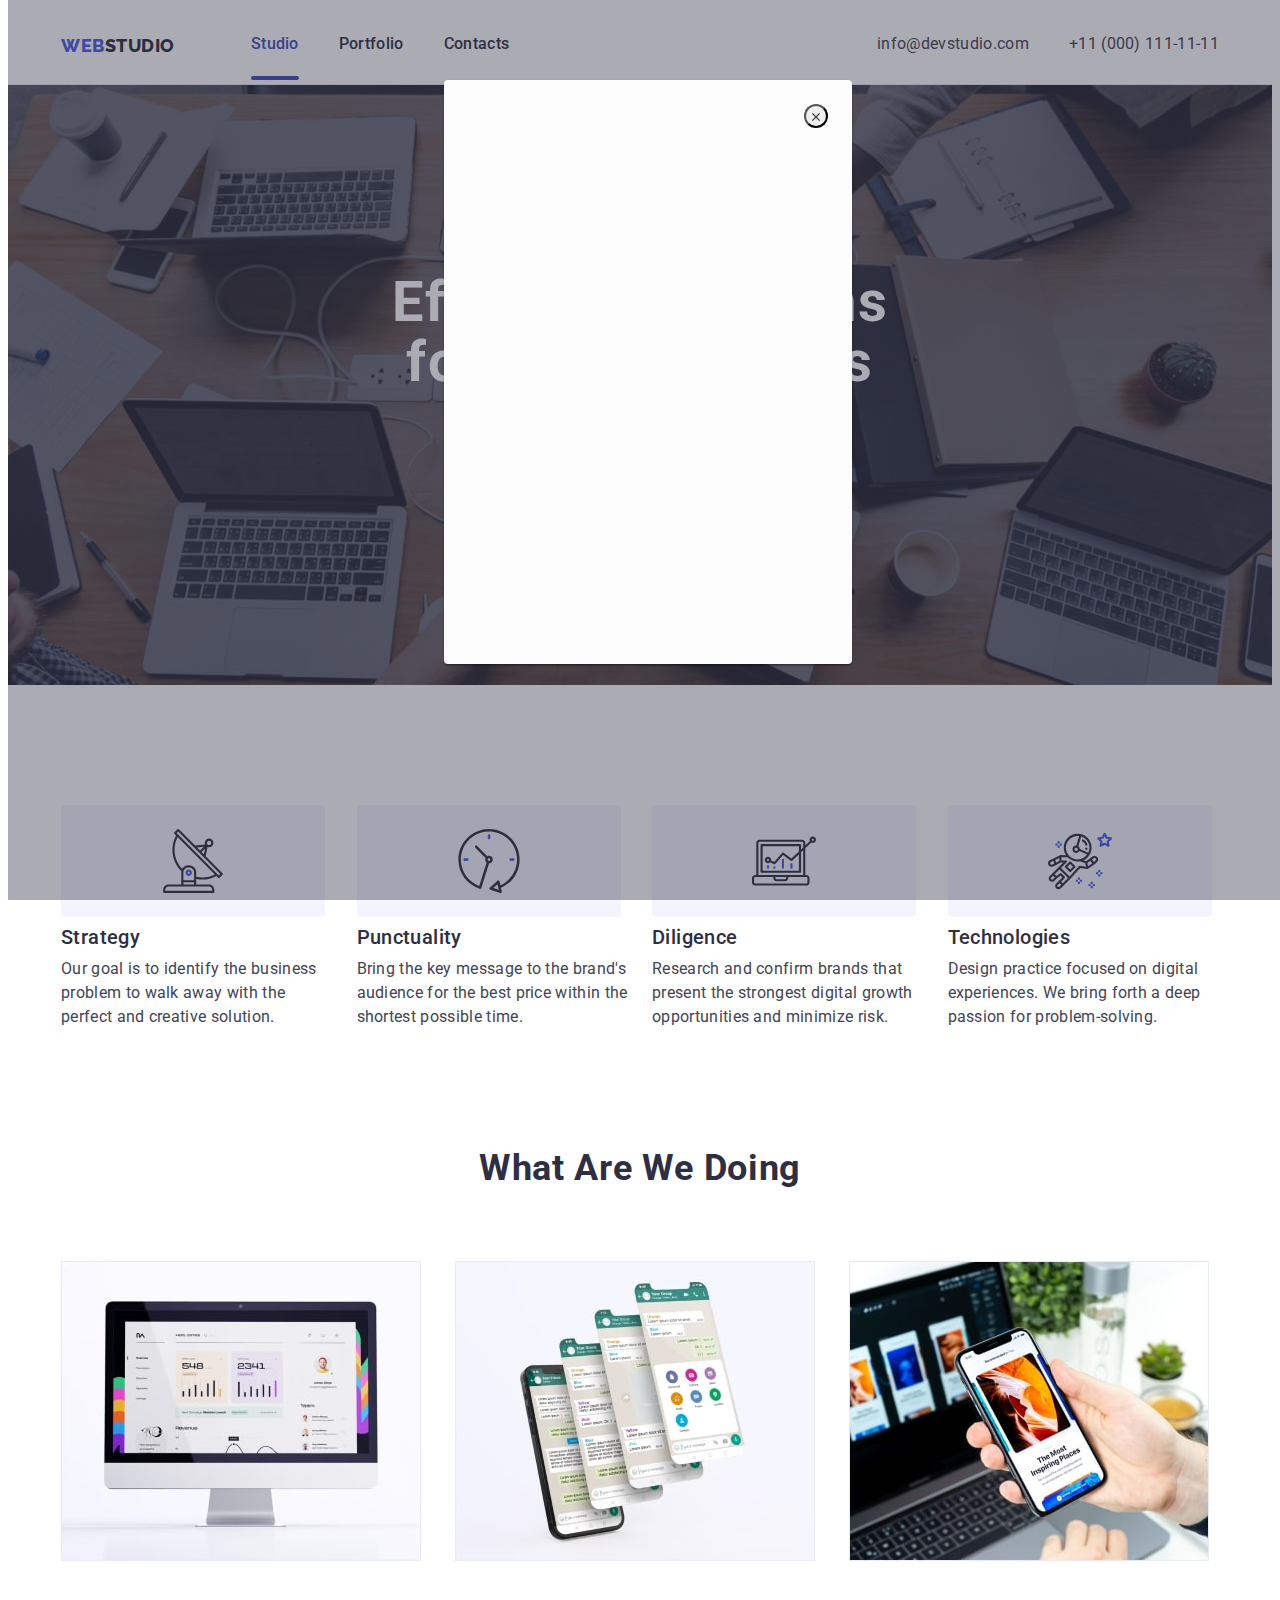
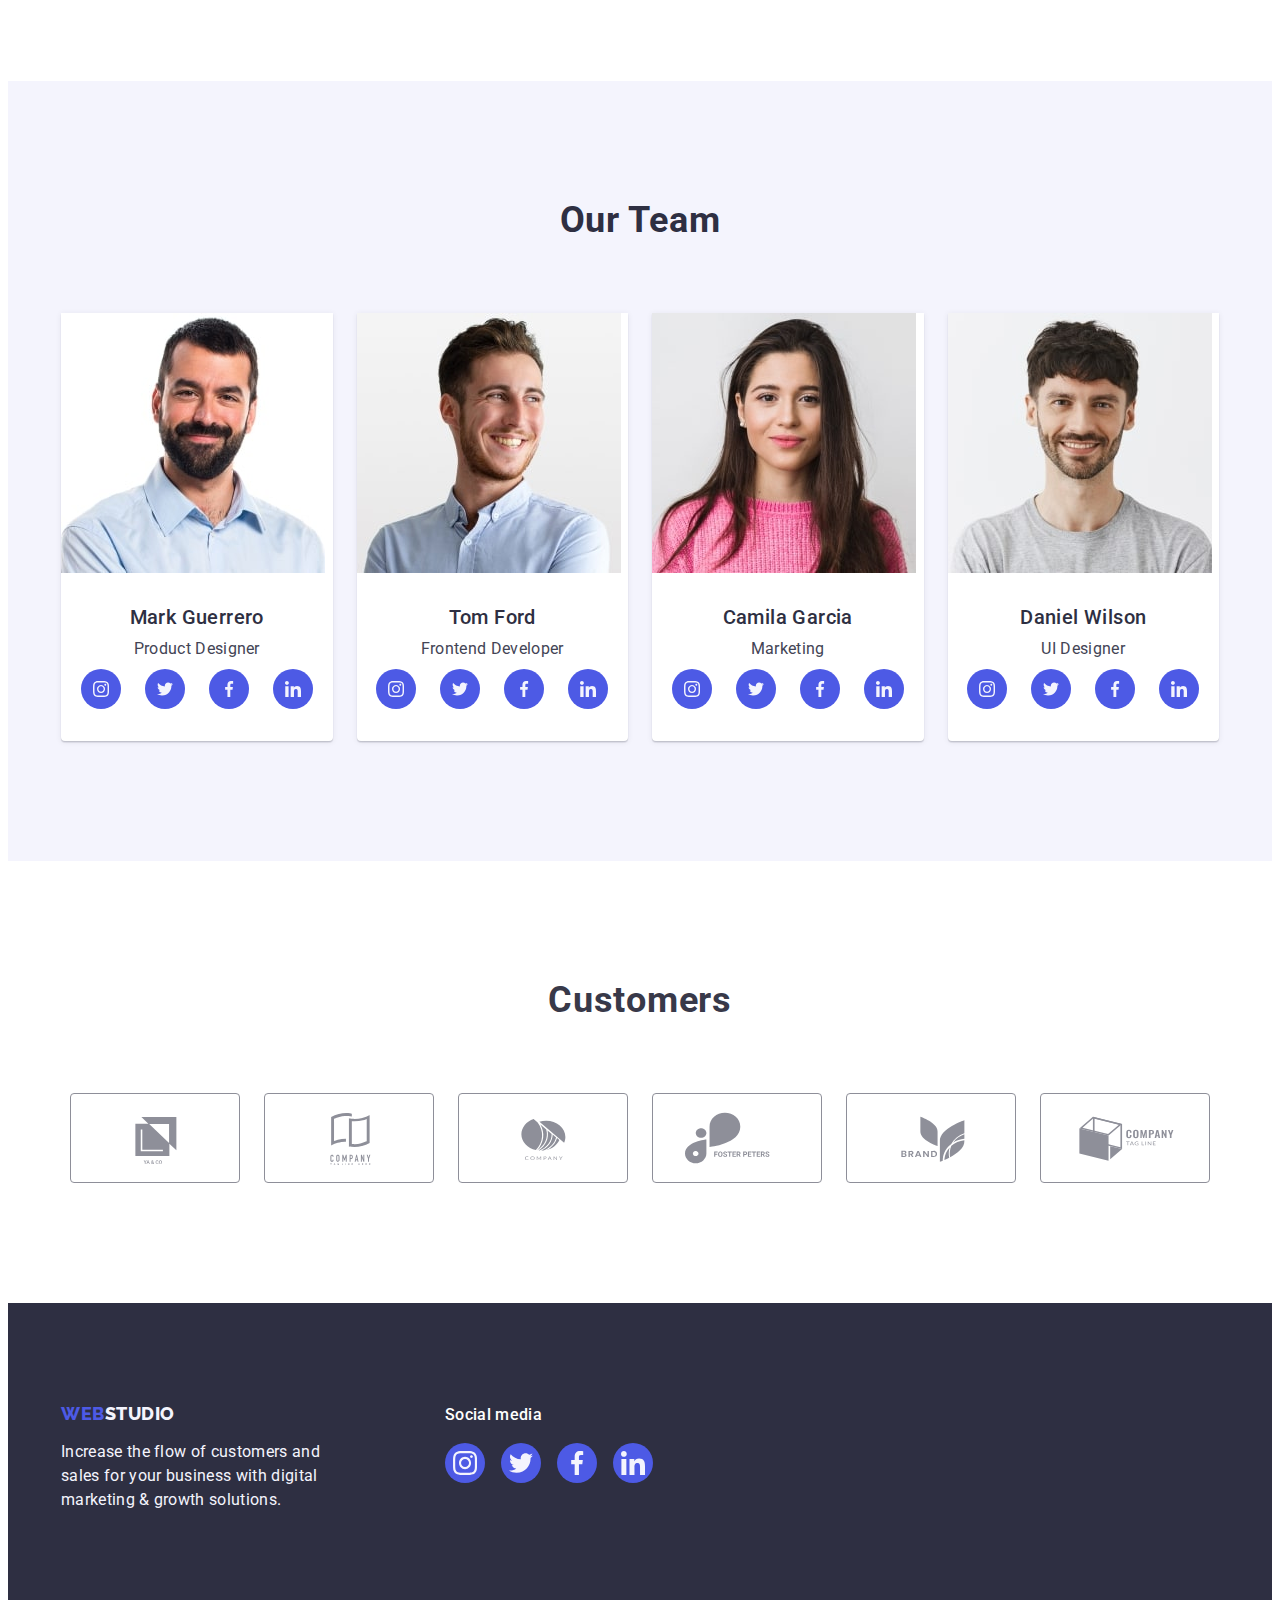
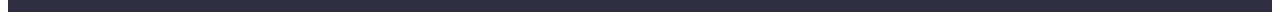
==== index.html @ d00d5b19 "5" ====
<!DOCTYPE html>
<html lang="en">
  <head>
    <meta charset="utf-8" />
    <meta name="description" content="Webstudio description meta tag content" />
    <title>Effective Solutions for Your Business</title>
    <link
      rel="stylesheet"
      href="https://cdnjs.cloudflare.com/ajax/libs/modern-normalize/2.0.0/modern-normalize.min.css"
      integrity="sha512-4xo8blKMVCiXpTaLzQSLSw3KFOVPWhm/TRtuPVc4WG6kUgjH6J03IBuG7JZPkcWMxJ5huwaBpOpnwYElP/m6wg=="
      crossorigin="anonymous"
      referrerpolicy="no-referrer"
    />
    <link rel="stylesheet" href="./css/styles.css" />
    <link rel="preconnect" href="https://fonts.googleapis.com" />
    <link rel="preconnect" href="https://fonts.gstatic.com" crossorigin />
    <link
      href="https://fonts.googleapis.com/css2?family=Raleway:wght@800&family=Roboto:wght@400;500;700;900&display=swap"
      rel="stylesheet"
    />
  </head>

  <body class="body">
    <header class="header">
      <div class="container header-container">
        <nav class="nav">
          <a href="./index.html" class="logo-header link"
            >Web<span class="logo-header-highlight">Studio</span></a
          >
          <ul class="nav-list list">
            <li class="nav-item">
              <a href="./index.html" class="nav-link link current">Studio</a>
            </li>
            <li class="nav-item">
              <a href="./portfolio.html" class="nav-link link">Portfolio</a>
            </li>
            <li class="nav-item">
              <a href="" class="nav-link link">Contacts</a>
            </li>
          </ul>
        </nav>
        <address class="address">
          <ul class="address-list list">
            <li class="address-item">
              <a href="mailto:info@devstudio.com" class="address-link link"
                >info@devstudio.com</a
              >
            </li>
            <li class="address-item">
              <a href="tel:+110001111111" class="address-link link"
                >+11 (000) 111-11-11</a
              >
            </li>
          </ul>
        </address>
      </div>
    </header>

    <main class="main">
      <section class="main-section">
        <div class="container main-section-container">
          <h1 class="main-section-heading-one">
            Effective Solutions for Your Business
          </h1>
          <button type="button" data-modal-open class="main-section-button">
            Order Service
          </button>
        </div>
      </section>

      <section class="advantages">
        <div class="container">
          <h2 class="advantages-heading-two visually-hidden">Our advantages</h2>
          <ul class="advantages-list list">
            <li class="advantages-item">
              <div class="advantages-item-top">
                <svg class="advantages-icon" width="64" height="64">
                  <use href="./images/icons.svg#icon-antenna"></use>
                </svg>
              </div>
              <h3 class="advantages-heading-three">Strategy</h3>
              <p class="advantages-text">
                Our goal is to identify the business problem to walk away with
                the perfect and creative solution.
              </p>
            </li>
            <li class="advantages-item">
              <div class="advantages-item-top">
                <svg class="advantages-icon" width="64" height="64">
                  <use href="./images/icons.svg#icon-clock"></use>
                </svg>
              </div>
              <h3 class="advantages-heading-three">Punctuality</h3>
              <p class="advantages-text">
                Bring the key message to the brand's audience for the best price
                within the shortest possible time.
              </p>
            </li>
            <li class="advantages-item">
              <div class="advantages-item-top">
                <svg class="advantages-icon" width="64" height="64">
                  <use href="./images/icons.svg#icon-diagram"></use>
                </svg>
              </div>
              <h3 class="advantages-heading-three">Diligence</h3>
              <p class="advantages-text">
                Research and confirm brands that present the strongest digital
                growth opportunities and minimize risk.
              </p>
            </li>
            <li class="advantages-item">
              <div class="advantages-item-top">
                <svg class="advantages-icon" width="64" height="64">
                  <use href="./images/icons.svg#icon-astronaut"></use>
                </svg>
              </div>
              <h3 class="advantages-heading-three">Technologies</h3>
              <p class="advantages-text">
                Design practice focused on digital experiences. We bring forth a
                deep passion for problem-solving.
              </p>
            </li>
          </ul>
        </div>
      </section>

      <section class="projects">
        <div class="container">
          <h2 class="projects-heading-two">What are we doing</h2>
          <ul class="projects-list list">
            <li class="projects-item">
              <img
                src="./images/img1.jpg"
                width="360"
                height="300"
                alt="Website"
              />
            </li>
            <li class="projects-item">
              <img
                src="./images/img2.jpg"
                width="360"
                height="300"
                alt="Phone apps"
              />
            </li>
            <li class="projects-item">
              <img
                src="./images/img3.jpg"
                width="360"
                height="300"
                alt="Mobile version of the website"
              />
            </li>
          </ul>
        </div>
      </section>

      <section class="team">
        <div class="container">
          <h2 class="team-heading-two">Our Team</h2>
          <ul class="team-list list">
            <li class="team-item">
              <img
                src="./images/mark.jpg"
                width="264"
                height="260"
                alt="Mark Guerrero"
              />
              <div class="team-card-text">
                <h3 class="team-heading-three">Mark Guerrero</h3>
                <p class="team-text">Product Designer</p>
                <div class="team-card-bottom">
                  <ul class="team-card-icon-list">
                    <li class="team-card-icon-item">
                      <a href="" class="team-sm-link">
                        <svg class="team-card-icon" width="16" height="16">
                          <use href="./images/icons.svg#icon-instagram"></use>
                        </svg>
                      </a>
                    </li>
                    <li class="team-card-icon-item">
                      <a href="" class="team-sm-link">
                        <svg class="team-card-icon" width="16" height="16">
                          <use href="./images/icons.svg#icon-twitter"></use>
                        </svg>
                      </a>
                    </li>
                    <li class="team-card-icon-item">
                      <a href="" class="team-sm-link">
                        <svg class="team-card-icon" width="16" height="16">
                          <use href="./images/icons.svg#icon-facebook"></use>
                        </svg>
                      </a>
                    </li>
                    <li class="team-card-icon-item">
                      <a href="" class="team-sm-link">
                        <svg class="team-card-icon" width="16" height="16">
                          <use href="./images/icons.svg#icon-linkedin"></use>
                        </svg>
                      </a>
                    </li>
                  </ul>
                </div>
              </div>
            </li>
            <li class="team-item">
              <img
                src="./images/tom.jpg"
                width="264"
                height="260"
                alt="Tom Ford"
              />
              <div class="team-card-text">
                <h3 class="team-heading-three">Tom Ford</h3>
                <p class="team-text">Frontend Developer</p>
                <div class="team-card-bottom">
                  <ul class="team-card-icon-list">
                    <li class="team-card-icon-item">
                      <a href="" class="team-sm-link">
                        <svg class="team-card-icon" width="16" height="16">
                          <use href="./images/icons.svg#icon-instagram"></use>
                        </svg>
                      </a>
                    </li>
                    <li class="team-card-icon-item">
                      <a href="" class="team-sm-link">
                        <svg class="team-card-icon" width="16" height="16">
                          <use href="./images/icons.svg#icon-twitter"></use>
                        </svg>
                      </a>
                    </li>
                    <li class="team-card-icon-item">
                      <a href="" class="team-sm-link">
                        <svg class="team-card-icon" width="16" height="16">
                          <use href="./images/icons.svg#icon-facebook"></use>
                        </svg>
                      </a>
                    </li>
                    <li class="team-card-icon-item">
                      <a href="" class="team-sm-link">
                        <svg class="team-card-icon" width="16" height="16">
                          <use href="./images/icons.svg#icon-linkedin"></use>
                        </svg>
                      </a>
                    </li>
                  </ul>
                </div>
              </div>
            </li>
            <li class="team-item">
              <img
                src="./images/camila.jpg"
                width="264"
                height="260"
                alt="Camila Garcia"
              />
              <div class="team-card-text">
                <h3 class="team-heading-three">Camila Garcia</h3>
                <p class="team-text">Marketing</p>
                <div class="team-card-bottom">
                  <ul class="team-card-icon-list">
                    <li class="team-card-icon-item">
                      <a href="" class="team-sm-link">
                        <svg class="team-card-icon" width="16" height="16">
                          <use href="./images/icons.svg#icon-instagram"></use>
                        </svg>
                      </a>
                    </li>
                    <li class="team-card-icon-item">
                      <a href="" class="team-sm-link">
                        <svg class="team-card-icon" width="16" height="16">
                          <use href="./images/icons.svg#icon-twitter"></use>
                        </svg>
                      </a>
                    </li>
                    <li class="team-card-icon-item">
                      <a href="" class="team-sm-link">
                        <svg class="team-card-icon" width="16" height="16">
                          <use href="./images/icons.svg#icon-facebook"></use>
                        </svg>
                      </a>
                    </li>
                    <li class="team-card-icon-item">
                      <a href="" class="team-sm-link">
                        <svg class="team-card-icon" width="16" height="16">
                          <use href="./images/icons.svg#icon-linkedin"></use>
                        </svg>
                      </a>
                    </li>
                  </ul>
                </div>
              </div>
            </li>
            <li class="team-item">
              <img
                src="./images/daniel.jpg"
                width="264"
                height="260"
                alt="Daniel Wilson"
              />
              <div class="team-card-text">
                <h3 class="team-heading-three">Daniel Wilson</h3>
                <p class="team-text">UI Designer</p>
                <div class="team-card-bottom">
                  <ul class="team-card-icon-list">
                    <li class="team-card-icon-item">
                      <a href="" class="team-sm-link">
                        <svg class="team-card-icon" width="16" height="16">
                          <use href="./images/icons.svg#icon-instagram"></use>
                        </svg>
                      </a>
                    </li>
                    <li class="team-card-icon-item">
                      <a href="" class="team-sm-link">
                        <svg class="team-card-icon" width="16" height="16">
                          <use href="./images/icons.svg#icon-twitter"></use>
                        </svg>
                      </a>
                    </li>
                    <li class="team-card-icon-item">
                      <a href="" class="team-sm-link">
                        <svg class="team-card-icon" width="16" height="16">
                          <use href="./images/icons.svg#icon-facebook"></use>
                        </svg>
                      </a>
                    </li>
                    <li class="team-card-icon-item">
                      <a href="" class="team-sm-link">
                        <svg class="team-card-icon" width="16" height="16">
                          <use href="./images/icons.svg#icon-linkedin"></use>
                        </svg>
                      </a>
                    </li>
                  </ul>
                </div>
              </div>
            </li>
          </ul>
        </div>
      </section>
      <section class="client">
        <div class="container">
          <h2 class="client-heading">Customers</h2>
          <ul class="client-list">
            <a href="" class="client-icon-link">
              <li class="client-item">
                <svg class="client-icon" width="104" height="56">
                  <use href="./images/icons.svg#icon-client-1"></use>
                </svg>
              </li>
            </a>
            <a href="" class="client-icon-link">
              <li class="client-item">
                <svg class="client-icon" width="104" height="56">
                  <use href="./images/icons.svg#icon-client-2"></use>
                </svg>
              </li>
            </a>
            <a href="" class="client-icon-link">
              <li class="client-item">
                <svg class="client-icon" width="104" height="56">
                  <use href="./images/icons.svg#icon-client-3"></use>
                </svg>
              </li>
            </a>
            <a href="" class="client-icon-link">
              <li class="client-item">
                <svg class="client-icon" width="104" height="56">
                  <use href="./images/icons.svg#icon-client-4"></use>
                </svg>
              </li>
            </a>
            <a href="" class="client-icon-link">
              <li class="client-item">
                <svg class="client-icon" width="104" height="56">
                  <use href="./images/icons.svg#icon-client-5"></use>
                </svg>
              </li>
            </a>
            <a href="" class="client-icon-link">
              <li class="client-item">
                <svg class="client-icon" width="104" height="56">
                  <use href="./images/icons.svg#icon-client-6"></use>
                </svg>
              </li>
            </a>
          </ul>
        </div>
      </section>
    </main>

    <footer class="footer">
      <div class="container">
        <ul class="footer-list">
          <li class="footer-item">
            <a href="./index.html" class="logo-footer link">
              Web<span class="logo-footer-highlight">Studio</span>
            </a>

            <p class="footer-text">
              Increase the flow of customers and sales for your business with
              digital marketing & growth solutions.
            </p>
          </li>
          <li class="footer-item">
            <p class="footer-sm-text">Social media</p>
            <ul class="footer-sm-list">
              <a href="" class="footer-sm-link">
                <li class="footer-sm-item">
                  <svg class="footer-sm-icon" width="24" height="24">
                    <use href="./images/icons.svg#icon-instagram"></use>
                  </svg>
                </li>
              </a>
              <a href="" class="footer-sm-link">
                <li class="footer-sm-item">
                  <svg class="footer-sm-icon" width="24" height="24">
                    <use href="./images/icons.svg#icon-twitter"></use>
                  </svg>
                </li>
              </a>
              <a href="" class="footer-sm-link">
                <li class="footer-sm-item">
                  <svg class="footer-sm-icon" width="24" height="24">
                    <use href="./images/icons.svg#icon-facebook"></use>
                  </svg>
                </li>
              </a>
              <a href="" class="footer-sm-link">
                <li class="footer-sm-item">
                  <svg class="footer-sm-icon" width="24" height="24">
                    <use href="./images/icons.svg#icon-linkedin"></use>
                  </svg>
                </li>
              </a>
            </ul>
          </li>
        </ul>
      </div>
    </footer>
    <div class="backdrop" data-modal>
      <div class="modal">
        <button type="button" data-modal-close class="modal-close-btn">
          <svg class="button-icon" width="8" height="8">
            <use href="./images/icons.svg#icon-close"></use>
          </svg>
        </button>
      </div>
    </div>
    <script src="./js/modal.js"></script>
  </body>
</html>
---- css/styles.css ----
:root {
  --cornflower: #e7e9fc;
  --iris: #4d5ae5;
  --navyblue: #383949;
  --slate: #434455;
  --white: #ffffff;
  --cloud: #f4f4fd;
  --ocean: #404bbf;
}
.body {
  background: var(--white);
  font-family: "Roboto", sans-serif;
  color: var(--slate, #434455);
  font-size: 16px;
  line-height: 1.5;
  letter-spacing: 0.02em;
}

.link {
  text-decoration: none;
}

.list {
  list-style-type: none;
}

/*------------------------HEADER----------------------*/

.header {
  background: var(--white, #fff);
  border-bottom: 1px solid var(--cornflower, #e7e9fc);
}

.logo-header {
  color: var(--iris, #4d5ae5);
  font-family: "Raleway", sans-serif;
  font-size: 18px;
  font-weight: 800;
  line-height: 1.17;
  letter-spacing: 0.03em;
  text-transform: uppercase;
}

.logo-header-highlight {
  color: #2e2f42;
}

.nav-link {
  color: #2e2f42;
  font-style: normal;
  font-weight: 500;
  transition-property: color;
  transition-duration: 250ms;
  transition-timing-function: cubic-bezier(0.4, 0, 0.2, 1);
}

.nav-link:hover,
.nav-link:focus,
.nav-link:active {
  color: var(--ocean, #404bbf);
}

.address {
  font-style: normal;
}
.address-link {
  color: #434455;
  transition-property: color;
  transition-duration: 250ms;
  transition-timing-function: cubic-bezier(0.4, 0, 0.2, 1);
}
.address-link:hover,
.address-link:focus,
.address-link:active {
  color: var(--ocean, #404bbf);
}

/*---------------------MAIN--------------------------------*/

.main-section {
  background-color: #2e2f42;
  background-image: linear-gradient(
      rgba(46, 47, 66, 0.7),
      rgba(46, 47, 66, 0.7)
    ),
    url(../images/people-office.jpg);
  background-repeat: no-repeat;
  background-position: center;
  background-size: cover;
  padding-top: 188px;
  padding-bottom: 188px;
}
.main-section-heading-one {
  color: var(--white, #fff);
  text-align: center;
  font-size: 56px;
  font-weight: 700;
  line-height: 1.07;
  letter-spacing: 0.02em;
  margin: 0 auto;
  margin-bottom: 48px;
  max-width: 496px;
}
.main-section-button {
  color: var(--white, #fff);
  font-family: "Roboto", sans-serif;
  font-size: 16px;
  line-height: 1.5;
  letter-spacing: 0.04em;
  font-weight: 500;
  background: var(--iris, #4d5ae5);
  cursor: pointer;
  padding: 16px 32px;
  border: none;
  border-radius: 4px;
  background: var(--iris, #4d5ae5);
  box-shadow: 0px 4px 4px 0px rgba(0, 0, 0, 0.15);
  display: block;
  margin: 0 auto;
  min-width: 169px;
  transition-property: background-color;
  transition-duration: 250ms;
  transition-timing-function: cubic-bezier(0.4, 0, 0.2, 1);
}
.main-section-button:hover,
.main-section-button:focus {
  background-color: #404bbf;
}

.advantages {
  padding: 120px 0;
}

.advantages-heading-two,
.filter-heading {
  margin: -1px;

  white-space: nowrap;
  clip-path: inset(100%);
  clip: rect(0 0 0 0);
  overflow: hidden;
}

.advantages-heading-three {
  color: #2e2f42;
  font-size: 20px;
  font-weight: 500;
  line-height: 1.2;
  letter-spacing: 0.02em;
}
.advantages-text {
  color: #434455;
}

.projects-heading-two {
  color: #2e2f42;
  text-align: center;
  font-size: 36px;
  font-weight: 700;
  line-height: 1.11;
  letter-spacing: 0.02em;
  text-transform: capitalize;
}

.team {
  background: var(--cloud, #f4f4fd);
}
.team-heading-two {
  color: #2e2f42;
  text-align: center;
  font-size: 36px;
  font-weight: 700;
  line-height: 1.11;
  letter-spacing: 0.02em;
  text-transform: capitalize;
}

.team-item {
  background: var(--white, #fff);
}
.team-heading-three {
  color: #2e2f42;
  text-align: center;
  font-size: 20px;
  font-weight: 500;
  line-height: 1.2;
  letter-spacing: 0.02em;
}
.team-text {
  color: var(--slate, #434455);
  text-align: center;
}

/*---------------------MAIN PORTFOLIO--------------------------------*/

.filter-button {
  color: var(--iris, #4d5ae5);
  font-family: "Roboto", sans-serif;
  font-size: 16px;
  line-height: 1.5;
  letter-spacing: 0.04em;
  text-align: center;
  font-weight: 500;
  background: var(--cloud, #f4f4fd);
  cursor: pointer;
  border: none;
  padding: 12px 24px;
  border-radius: 4px;
  border: 1px solid var(--cornflower, #e7e9fc);
  background: var(--cloud, #f4f4fd);
  border: 1px solid transparent;
  border: 1px solid #e7e9fc;
  transition-property: color background border;
  transition-duration: 250ms;
  transition-timing-function: cubic-bezier(0.4, 0, 0.2, 1);
}
.filter-button:hover,
.filter-button:focus {
  color: var(--white, #fff);
  background: var(--ocean, #404bbf);
  border: 1px solid transparent;
}

.portfolio-item {
  background: var(--white, #ffffff);
}

.portfolio-heading-three {
  font-family: Roboto;
  color: #2e2f42;
  font-size: 20px;
  font-style: normal;
  font-weight: 500;
  line-height: 1.2;
  letter-spacing: 0.02em;
  white-space: nowrap;
  max-width: 360px;
}
.portfolio-text {
  color: var(--slate, #434455);
}

/*-----------------------FOOTER------------------------*/
.footer {
  background-color: #2e2f42;
}
.logo-footer {
  color: var(--iris, #4d5ae5);
  font-family: "Raleway", sans-serif;
  font-size: 18px;
  font-weight: 800;
  line-height: 1.17;
  letter-spacing: 0.03em;
  text-transform: uppercase;
}
.logo-footer-highlight {
  color: var(--cloud, #f4f4fd);
}
.footer-text {
  color: var(--cloud, #f4f4fd);
}

/*-----------------------Block-model header------------------------*/

h1,
h2,
h3,
h4,
h5,
h6,
p {
  margin: 0;
}

li,
ul {
  margin: 0;
  padding-left: 0;
  list-style: none;
}

img {
  display: block;
  max-width: 100%;
  height: auto;
}

.visually-hidden {
  position: absolute;
  width: 1px;
  height: 1px;
  margin: -1px;
  border: 0;
  padding: 0;
  white-space: nowrap;
  clip-path: inset(100%);
  clip: rect(0 0 0 0);
  overflow: hidden;
}

.container {
  width: 1158px;
  padding: 0 15px;
  margin: 0 auto;
}

.nav {
  display: flex;
  align-items: center;
}
.nav-list {
  display: flex;
  gap: 40px;
}

.address-list {
  display: flex;
}

.header-container {
  display: flex;
}
.nav-link {
  display: block;
  padding: 24px 0 4px 0;
}
.logo-header {
  display: block;
  padding: 24px 0;
  margin-right: 76px;
}

.address-link {
  display: block;
  padding: 24px 0;
}
.address-list {
  gap: 40px;
}
.address {
  margin-left: auto;
}

/*-----------------------Block-model-index------------------------*/
.advantages-list {
  display: flex;
  gap: 24px;
}
.advantages-heading-three {
  margin-bottom: 8px;
}
.advantages-item {
  width: calc((100% - 72px) / 4);
}
.projects-item {
  width: calc((100% - 48px) / 3);
}
.projects-heading-two {
  margin-bottom: 72px;
}
.projects-list {
  display: flex;
  gap: 24px;
}
.projects {
  padding-bottom: 120px;
}
.team {
  padding-top: 120px;
  padding-bottom: 120px;
}
.team-heading-two {
  margin-bottom: 72px;
}
.team-list {
  display: flex;
  gap: 24px;
}
.team-heading-three {
  margin-bottom: 8px;
  text-align: center;
}
.team-text {
  text-align: center;
}
.team-card-text {
  padding: 32px 0;
}
.team-item {
  width: calc((100% - 72px) / 4);
  border-radius: 0px 0px 4px 4px;
  background: var(--white, #fff);
  box-shadow: 0px 2px 1px 0px rgba(46, 47, 66, 0.08),
    0px 1px 1px 0px rgba(46, 47, 66, 0.16),
    0px 1px 6px 0px rgba(46, 47, 66, 0.08);
}
.footer {
  padding: 100px 0;
}
.logo-footer {
  display: block;
  margin-bottom: 16px;
  display: inline-block;
}
.footer-text {
  display: block;
  width: 264px;
}

/*-----------------------Block-model-portfolio------------------------*/

.filter {
  padding-top: 96px;
  padding-bottom: 120px;
}
.filter-list {
  display: flex;
  gap: 24px;
  justify-content: center;
  margin-bottom: 72px;
}
.portfolio-list {
  display: flex;
  flex-wrap: wrap;
  gap: 24px;
  row-gap: 48px;
}
.portfolio-heading-three {
  margin-bottom: 8px;
}

.portfolio-item {
  background: var(--white, #fff);
  box-sizing: border-box;
  width: calc((100% - 48px) / 3);
}

.portfolio-card-text {
  flex-grow: 1;
  padding: 32px 16px;
  border: 1px solid #e7e9fc;
  border-top: none;
}
/*-----------------------------hw4--------------------------------*/

.advantages-item-top {
  display: flex;
  align-items: center;
  justify-content: center;
  width: 264px;
  height: 112px;
  border-radius: 4px;
  background: var(--cloud, #f4f4fd);
  margin-bottom: 8px;
}
.team-card-icon-list {
  display: flex;
  align-items: center;
  justify-content: center;
  gap: 24px;
  margin-top: 8px;
}
.team-card-icon {
  display: block;
  fill: #f4f4fd;
}
.team-card-icon-item {
  display: flex;
  align-items: center;
  justify-content: center;
  width: 40px;
  height: 40px;
  background-color: #4d5ae5;
  border-radius: 50%;
}
.team-item:hover .team-card-icon-item {
  background-color: #404bbf;
}
.team-item .team-card-icon-item {
  transition-property: background-color;
  transition-duration: 250ms;
  transition-timing-function: cubic-bezier(0.4, 0, 0.2, 1);
}
.client {
  padding-top: 120px;
  padding-bottom: 120px;
}
.client-heading {
  color: var(--navyblue, #2e2f42);
  text-align: center;
  font-family: Roboto;
  font-size: 36px;
  font-weight: 700;
  line-height: 1.11;
  letter-spacing: 0.02em;
  text-transform: capitalize;
  margin-bottom: 72px;
}
.client-list {
  display: flex;
  align-items: center;
  justify-content: center;
  gap: 24px;
}
.client-item {
  display: flex;
  align-items: center;
  justify-content: center;
  width: 168px;
  height: 88px;
  border-radius: 4px;
  border: 1px solid #8e8f99;
  transition-property: border;
  transition-duration: 250ms;
  transition-timing-function: cubic-bezier(0.4, 0, 0.2, 1);
}
.client-icon {
  fill: #8e8f99;
  transition-property: fill;
  transition-duration: 250ms;
  transition-timing-function: cubic-bezier(0.4, 0, 0.2, 1);
}
.client-item:hover,
.client-item:focus {
  border: 1px solid #404bbf;
}

.client-icon-link:hover .client-icon,
.client-icon-link:focus .client-icon {
  fill: #404bbf;
}

.footer-list {
  display: flex;
  gap: 120px;
}
.footer-sm-list {
  display: flex;
  gap: 16px;
}
.footer-sm-text {
  color: var(--white, #fff);
  font-family: Roboto;
  font-size: 16px;
  font-weight: 500;
  line-height: 1.5;
  letter-spacing: 0.02em;
  margin-bottom: 16px;
}
.footer-sm-item {
  display: flex;
  align-items: center;
  justify-content: center;
  width: 40px;
  height: 40px;
  background-color: #4d5ae5;
  border-radius: 50%;
}
.footer-sm-icon {
  display: block;
  fill: #f4f4fd;
}
.footer-sm-item {
  transition-property: background-color;
  transition-duration: 250ms;
  transition-timing-function: cubic-bezier(0.4, 0, 0.2, 1);
}
.footer-sm-link:hover .footer-sm-item,
.footer-sm-link:focus .footer-sm-item {
  background-color: #31d0aa;
}
.current {
  color: #404bbf;
}
.current::after {
  display: block;
  content: "";
  width: 100%;
  height: 4px;
  flex-shrink: 0;
  border-radius: 2px;
  background: var(--ocean, #404bbf);
  margin-top: 20px;
}
.portfolio-cover-wrap {
  position: relative;
  overflow: hidden;
}
.portfolio-cover {
  position: absolute;
  top: 0;
  background: var(--iris, #4d5ae5);
  height: 100%;
  padding: 0 32px;
  padding-top: 40px;
  transform: translateY(100%);
  transition-duration: 250ms;
  transition-timing-function: cubic-bezier(0.4, 0, 0.2, 1);
}
.portfolio-cover-text {
  color: var(--cloud, #f4f4fd);
  font-family: Roboto;
  font-size: 16px;
  line-height: 1.5;
  letter-spacing: 0.02em;
}
.portfolio-item:hover .portfolio-cover {
  transform: translateY(0);
}
.portfolio-item:hover {
  box-shadow: 0px 2px 1px 0px rgba(46, 47, 66, 0.08),
    0px 1px 1px 0px rgba(46, 47, 66, 0.16),
    0px 1px 6px 0px rgba(46, 47, 66, 0.08);
}
/*----------------------------modal-------------------------------*/
.backdrop {
  position: fixed;
  width: 100%;
  height: 100%;
  background-color: rgba(46, 47, 66, 0.4);
  top: 0;
  transition: opacity 300ms linear, visibility 300ms linear;
}
.modal {
  position: absolute;
  top: 80px;
  left: 50%;
  transform: translate(-50%, 0) scaleY(1);
  /* top: 50%;
  left: 50%;
  transform: translate(-50%, -50%) scaleY(1);*/
  width: 408px;
  min-height: 584px;
  background-color: #fcfcfc;
  border-radius: 4px;
  box-shadow: 0px 2px 1px 0px rgba(0, 0, 0, 0.2),
    0px 1px 3px 0px rgba(0, 0, 0, 0.12), 0px 1px 1px 0px rgba(0, 0, 0, 0.14);
  transition: transform 300ms linear;
}
.backdrop.is-hidden .modal {
  transform: translate(-50%, -50%) scaleY(0);
}
.modal-close-btn {
  position: absolute;
  top: 24px;
  right: 24px;
  width: 24px;
  height: 24px;
  border-radius: 50%;
  fill: #e7e9fc;
  stroke-width: 1px;
  stroke: rgba(0, 0, 0, 0.1);
}
.button-icon {
  fill: #2e2f42;
}
.is-hidden {
  opacity: 0;
  visibility: hidden;
  pointer-events: none;
}
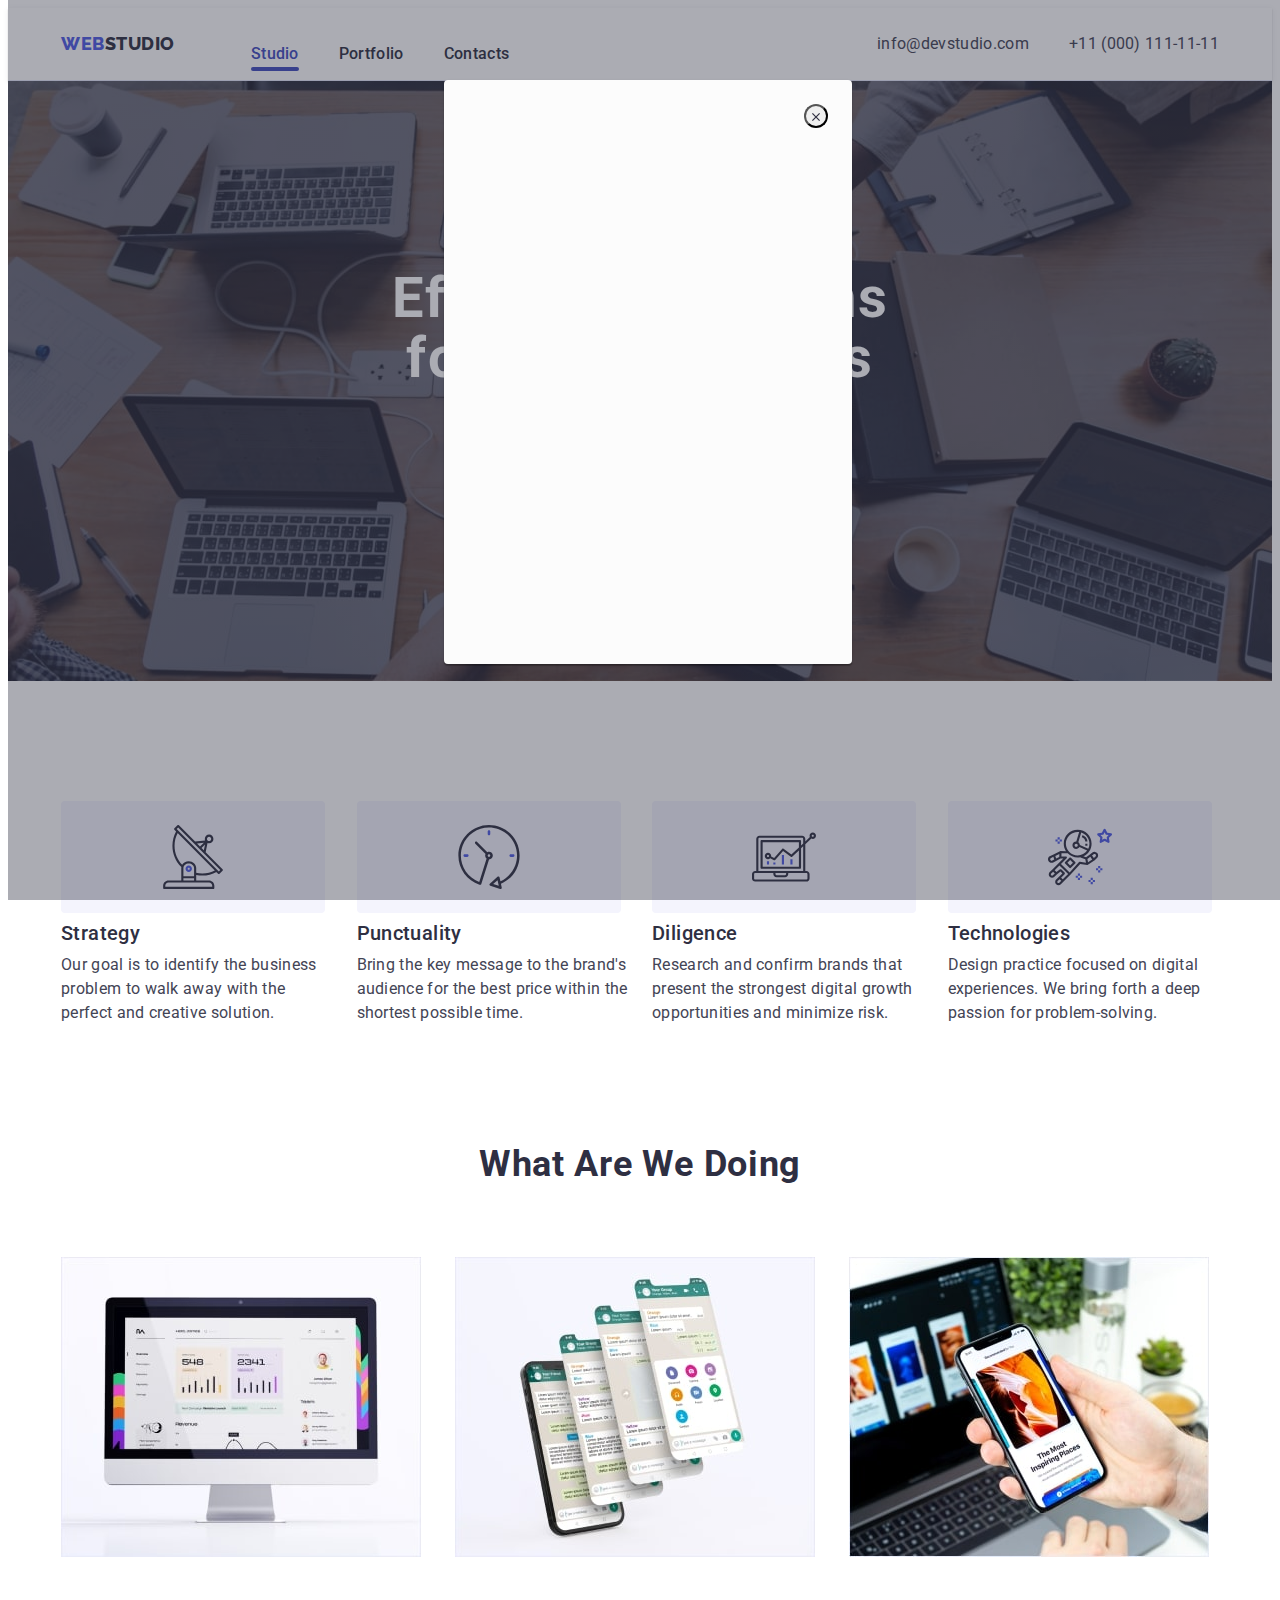
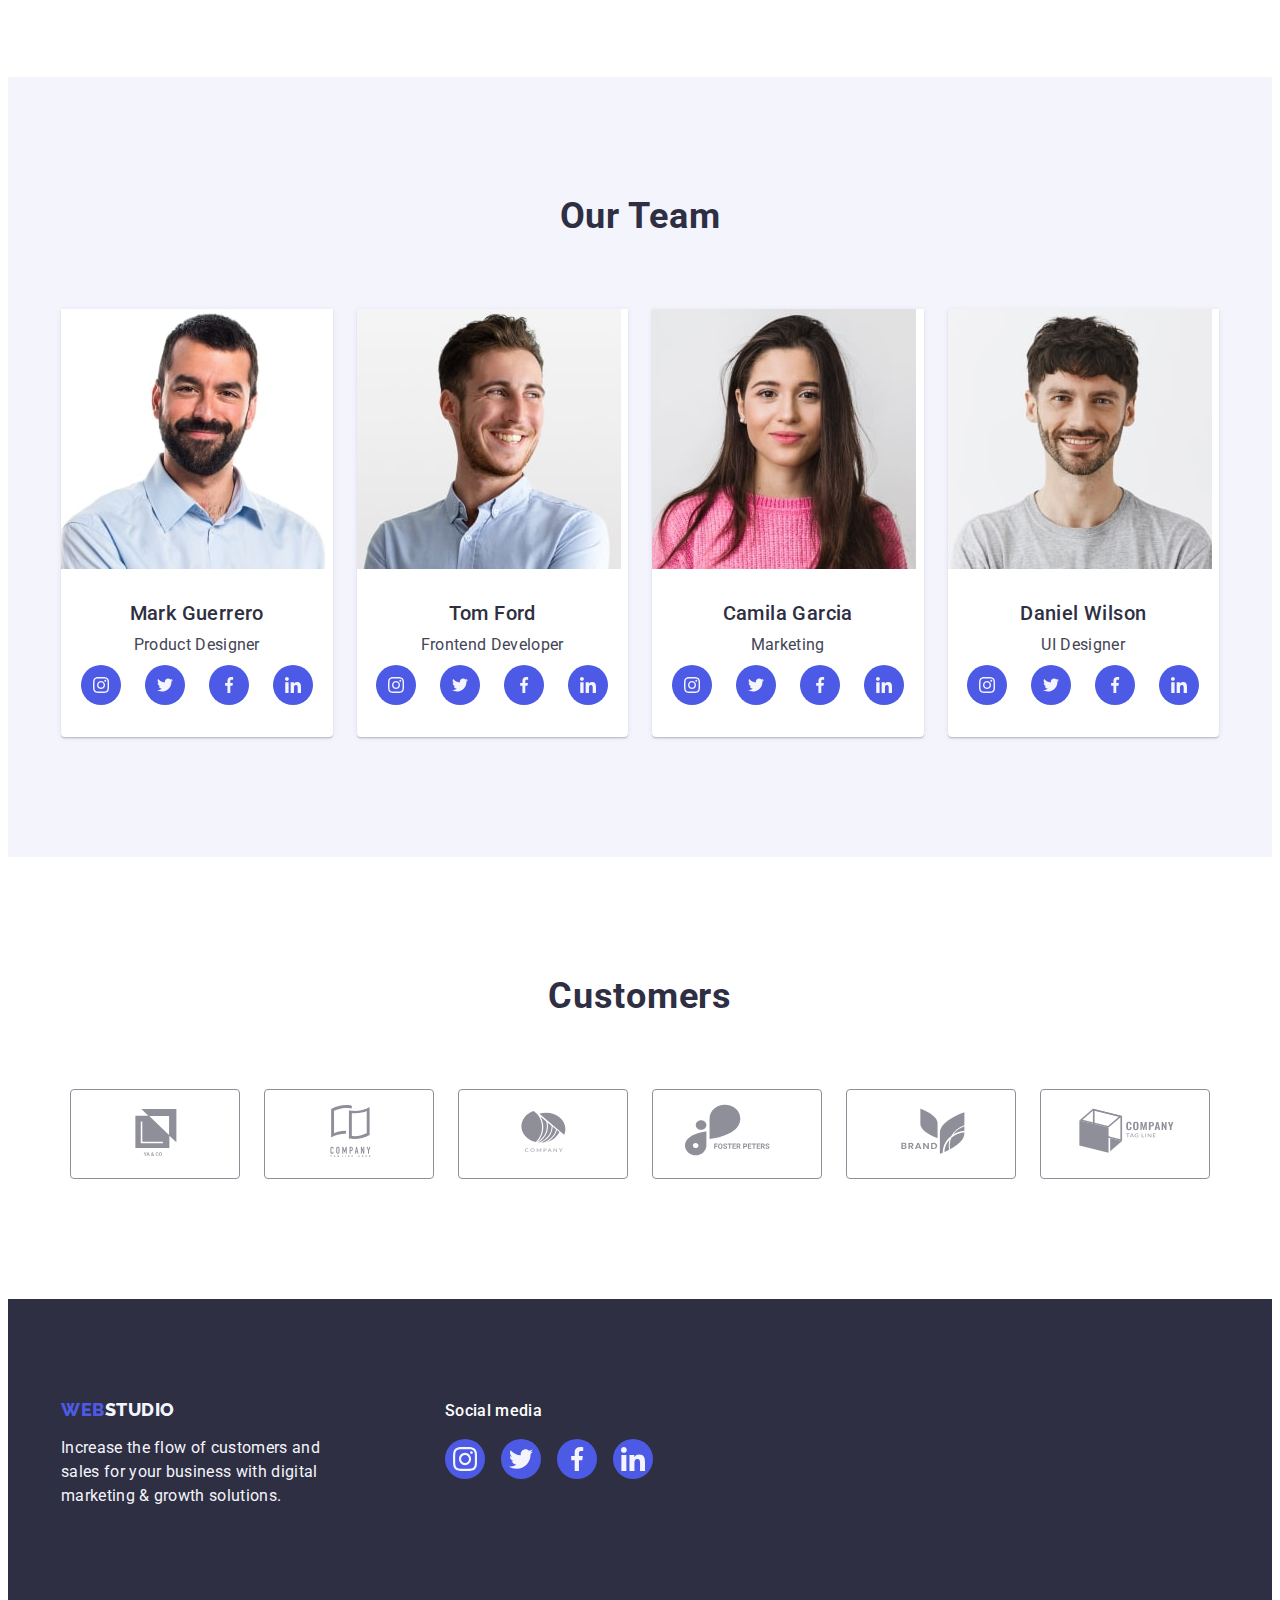
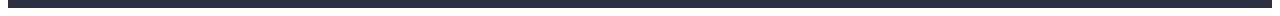
==== commit bdb9f11e: "7" ====
--- a/index.html
+++ b/index.html
@@ -343,48 +343,53 @@
         <div class="container">
           <h2 class="client-heading">Customers</h2>
           <ul class="client-list">
-            <a href="" class="client-icon-link">
-              <li class="client-item">
+            <li class="client-item">
+              <a href="" class="client-icon-link">
                 <svg class="client-icon" width="104" height="56">
                   <use href="./images/icons.svg#icon-client-1"></use>
                 </svg>
-              </li>
-            </a>
-            <a href="" class="client-icon-link">
-              <li class="client-item">
+              </a>
+            </li>
+
+            <li class="client-item">
+              <a href="" class="client-icon-link">
                 <svg class="client-icon" width="104" height="56">
                   <use href="./images/icons.svg#icon-client-2"></use>
                 </svg>
-              </li>
-            </a>
-            <a href="" class="client-icon-link">
-              <li class="client-item">
+              </a>
+            </li>
+
+            <li class="client-item">
+              <a href="" class="client-icon-link">
                 <svg class="client-icon" width="104" height="56">
                   <use href="./images/icons.svg#icon-client-3"></use>
                 </svg>
-              </li>
-            </a>
-            <a href="" class="client-icon-link">
-              <li class="client-item">
+              </a>
+            </li>
+
+            <li class="client-item">
+              <a href="" class="client-icon-link">
                 <svg class="client-icon" width="104" height="56">
                   <use href="./images/icons.svg#icon-client-4"></use>
                 </svg>
-              </li>
-            </a>
-            <a href="" class="client-icon-link">
-              <li class="client-item">
+              </a>
+            </li>
+
+            <li class="client-item">
+              <a href="" class="client-icon-link">
                 <svg class="client-icon" width="104" height="56">
                   <use href="./images/icons.svg#icon-client-5"></use>
                 </svg>
-              </li>
-            </a>
-            <a href="" class="client-icon-link">
-              <li class="client-item">
+              </a>
+            </li>
+
+            <li class="client-item">
+              <a href="" class="client-icon-link">
                 <svg class="client-icon" width="104" height="56">
                   <use href="./images/icons.svg#icon-client-6"></use>
                 </svg>
-              </li>
-            </a>
+              </a>
+            </li>
           </ul>
         </div>
       </section>
--- a/css/styles.css
+++ b/css/styles.css
@@ -29,6 +29,9 @@
 .header {
   background: var(--white, #fff);
   border-bottom: 1px solid var(--cornflower, #e7e9fc);
+  box-shadow: 0px 1px 6px 0px rgba(46, 47, 66, 0.08),
+    0px 1px 1px 0px rgba(46, 47, 66, 0.16),
+    0px 2px 1px 0px rgba(46, 47, 66, 0.08);
 }
 
 .logo-header {
@@ -84,6 +87,8 @@
       rgba(46, 47, 66, 0.7)
     ),
     url(../images/people-office.jpg);
+  max-width: 1440px;
+  margin: 0 auto;
   background-repeat: no-repeat;
   background-position: center;
   background-size: cover;
@@ -486,7 +491,7 @@
   padding-bottom: 120px;
 }
 .client-heading {
-  color: var(--navyblue, #2e2f42);
+  color: #2e2f42;
   text-align: center;
   font-family: Roboto;
   font-size: 36px;
@@ -571,16 +576,19 @@
 }
 .current {
   color: #404bbf;
+  position: relative;
 }
 .current::after {
   display: block;
+  position: absolute;
   content: "";
+  left: 0;
+  bottom: -1px;
   width: 100%;
   height: 4px;
   flex-shrink: 0;
   border-radius: 2px;
   background: var(--ocean, #404bbf);
-  margin-top: 20px;
 }
 .portfolio-cover-wrap {
   position: relative;
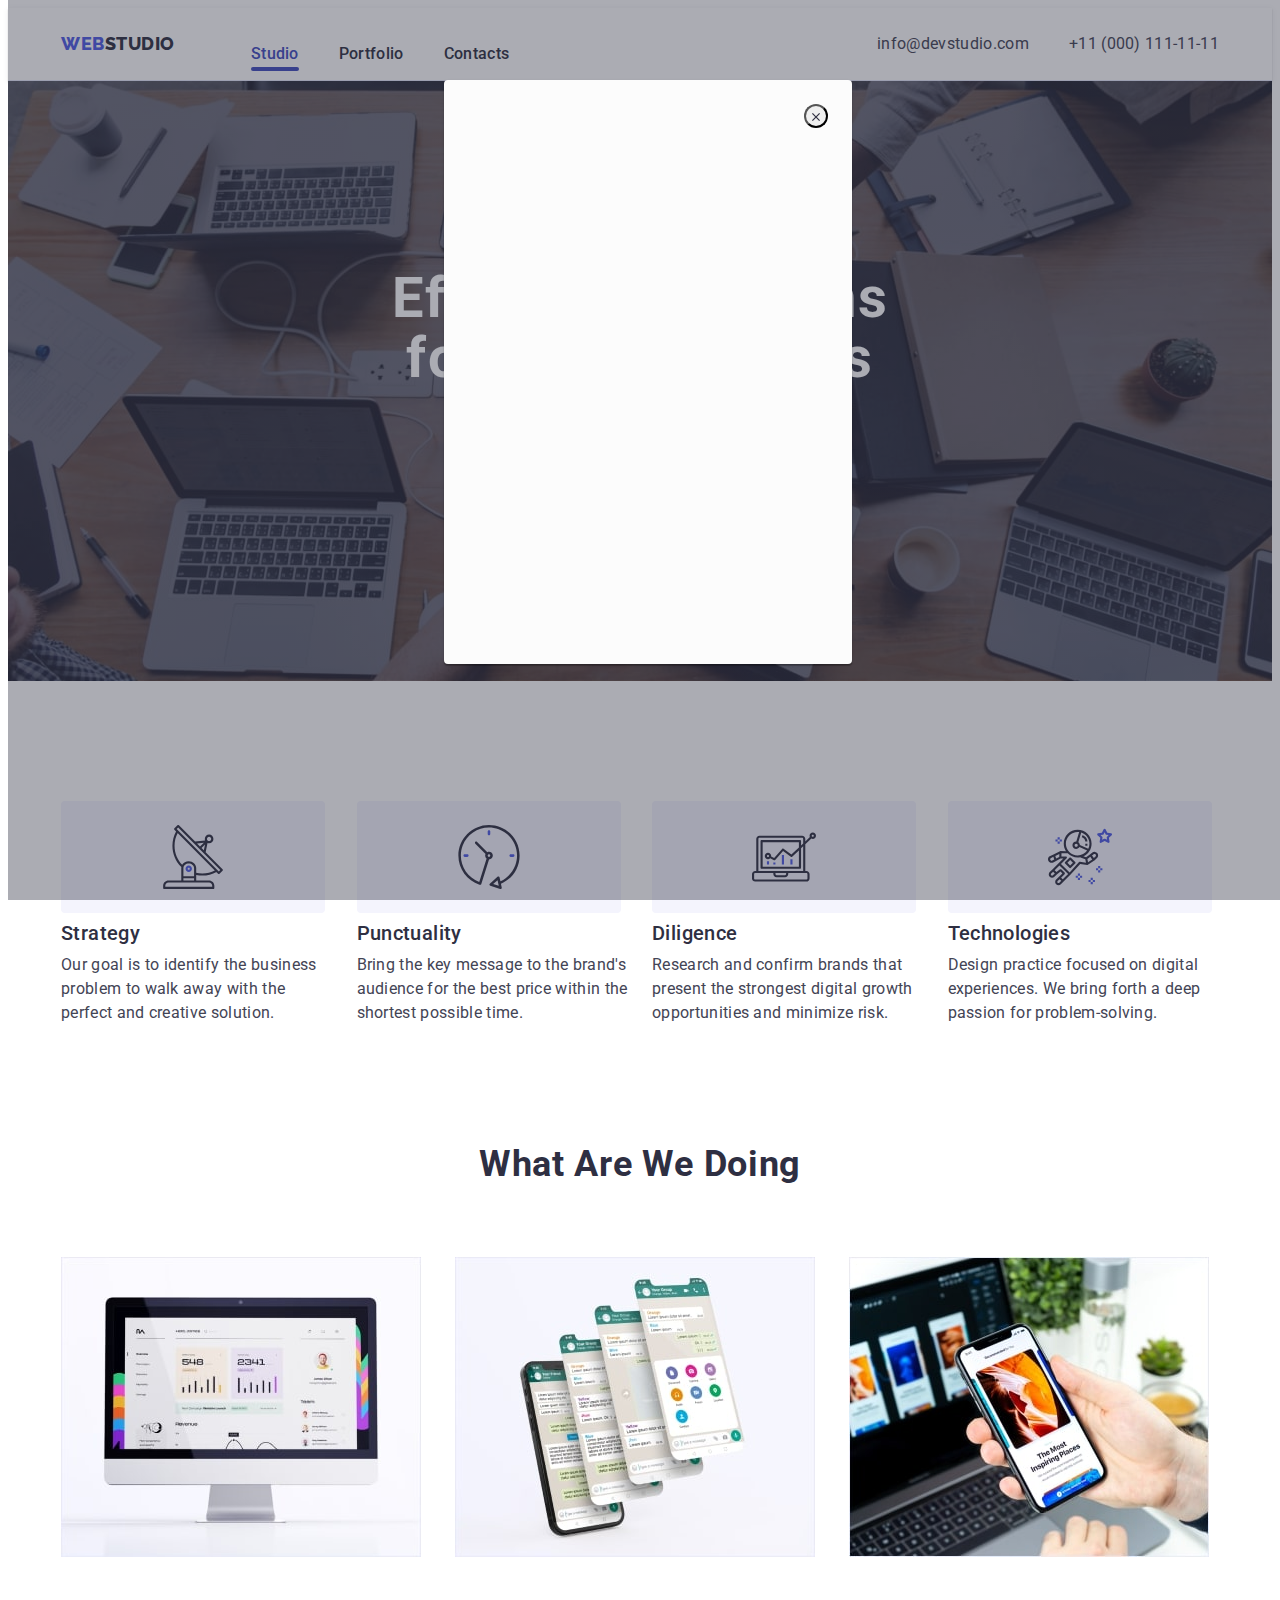
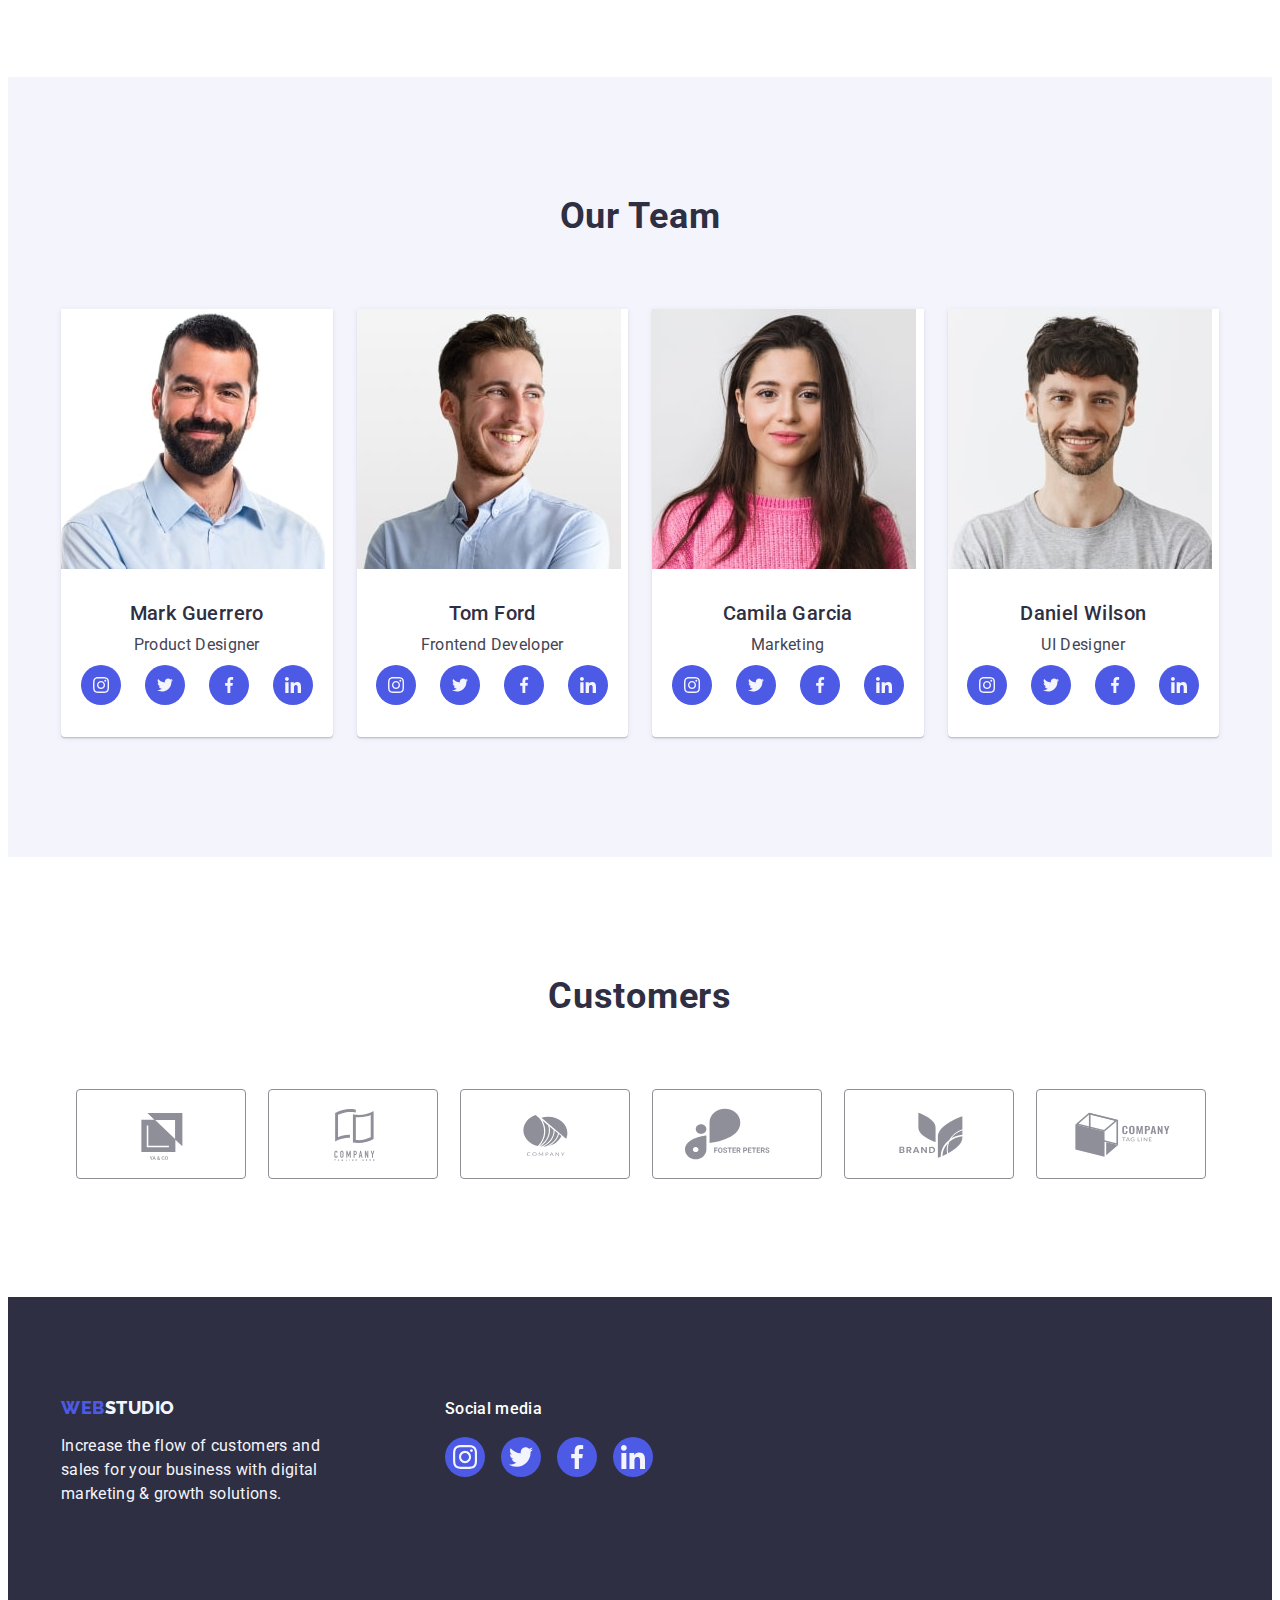
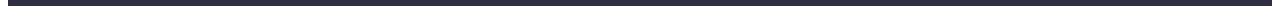
==== commit 977b5734: "5-section-1" ====
--- a/index.html
+++ b/index.html
@@ -170,38 +170,37 @@
               <div class="team-card-text">
                 <h3 class="team-heading-three">Mark Guerrero</h3>
                 <p class="team-text">Product Designer</p>
-                <div class="team-card-bottom">
-                  <ul class="team-card-icon-list">
-                    <li class="team-card-icon-item">
-                      <a href="" class="team-sm-link">
-                        <svg class="team-card-icon" width="16" height="16">
-                          <use href="./images/icons.svg#icon-instagram"></use>
-                        </svg>
-                      </a>
-                    </li>
-                    <li class="team-card-icon-item">
-                      <a href="" class="team-sm-link">
-                        <svg class="team-card-icon" width="16" height="16">
-                          <use href="./images/icons.svg#icon-twitter"></use>
-                        </svg>
-                      </a>
-                    </li>
-                    <li class="team-card-icon-item">
-                      <a href="" class="team-sm-link">
-                        <svg class="team-card-icon" width="16" height="16">
-                          <use href="./images/icons.svg#icon-facebook"></use>
-                        </svg>
-                      </a>
-                    </li>
-                    <li class="team-card-icon-item">
-                      <a href="" class="team-sm-link">
-                        <svg class="team-card-icon" width="16" height="16">
-                          <use href="./images/icons.svg#icon-linkedin"></use>
-                        </svg>
-                      </a>
-                    </li>
-                  </ul>
-                </div>
+
+                <ul class="team-card-icon-list">
+                  <li class="team-card-icon-item">
+                    <a href="" class="team-sm-link">
+                      <svg class="team-card-icon" width="16" height="16">
+                        <use href="./images/icons.svg#icon-instagram"></use>
+                      </svg>
+                    </a>
+                  </li>
+                  <li class="team-card-icon-item">
+                    <a href="" class="team-sm-link">
+                      <svg class="team-card-icon" width="16" height="16">
+                        <use href="./images/icons.svg#icon-twitter"></use>
+                      </svg>
+                    </a>
+                  </li>
+                  <li class="team-card-icon-item">
+                    <a href="" class="team-sm-link">
+                      <svg class="team-card-icon" width="16" height="16">
+                        <use href="./images/icons.svg#icon-facebook"></use>
+                      </svg>
+                    </a>
+                  </li>
+                  <li class="team-card-icon-item">
+                    <a href="" class="team-sm-link">
+                      <svg class="team-card-icon" width="16" height="16">
+                        <use href="./images/icons.svg#icon-linkedin"></use>
+                      </svg>
+                    </a>
+                  </li>
+                </ul>
               </div>
             </li>
             <li class="team-item">
@@ -214,38 +213,37 @@
               <div class="team-card-text">
                 <h3 class="team-heading-three">Tom Ford</h3>
                 <p class="team-text">Frontend Developer</p>
-                <div class="team-card-bottom">
-                  <ul class="team-card-icon-list">
-                    <li class="team-card-icon-item">
-                      <a href="" class="team-sm-link">
-                        <svg class="team-card-icon" width="16" height="16">
-                          <use href="./images/icons.svg#icon-instagram"></use>
-                        </svg>
-                      </a>
-                    </li>
-                    <li class="team-card-icon-item">
-                      <a href="" class="team-sm-link">
-                        <svg class="team-card-icon" width="16" height="16">
-                          <use href="./images/icons.svg#icon-twitter"></use>
-                        </svg>
-                      </a>
-                    </li>
-                    <li class="team-card-icon-item">
-                      <a href="" class="team-sm-link">
-                        <svg class="team-card-icon" width="16" height="16">
-                          <use href="./images/icons.svg#icon-facebook"></use>
-                        </svg>
-                      </a>
-                    </li>
-                    <li class="team-card-icon-item">
-                      <a href="" class="team-sm-link">
-                        <svg class="team-card-icon" width="16" height="16">
-                          <use href="./images/icons.svg#icon-linkedin"></use>
-                        </svg>
-                      </a>
-                    </li>
-                  </ul>
-                </div>
+
+                <ul class="team-card-icon-list">
+                  <li class="team-card-icon-item">
+                    <a href="" class="team-sm-link">
+                      <svg class="team-card-icon" width="16" height="16">
+                        <use href="./images/icons.svg#icon-instagram"></use>
+                      </svg>
+                    </a>
+                  </li>
+                  <li class="team-card-icon-item">
+                    <a href="" class="team-sm-link">
+                      <svg class="team-card-icon" width="16" height="16">
+                        <use href="./images/icons.svg#icon-twitter"></use>
+                      </svg>
+                    </a>
+                  </li>
+                  <li class="team-card-icon-item">
+                    <a href="" class="team-sm-link">
+                      <svg class="team-card-icon" width="16" height="16">
+                        <use href="./images/icons.svg#icon-facebook"></use>
+                      </svg>
+                    </a>
+                  </li>
+                  <li class="team-card-icon-item">
+                    <a href="" class="team-sm-link">
+                      <svg class="team-card-icon" width="16" height="16">
+                        <use href="./images/icons.svg#icon-linkedin"></use>
+                      </svg>
+                    </a>
+                  </li>
+                </ul>
               </div>
             </li>
             <li class="team-item">
@@ -258,38 +256,37 @@
               <div class="team-card-text">
                 <h3 class="team-heading-three">Camila Garcia</h3>
                 <p class="team-text">Marketing</p>
-                <div class="team-card-bottom">
-                  <ul class="team-card-icon-list">
-                    <li class="team-card-icon-item">
-                      <a href="" class="team-sm-link">
-                        <svg class="team-card-icon" width="16" height="16">
-                          <use href="./images/icons.svg#icon-instagram"></use>
-                        </svg>
-                      </a>
-                    </li>
-                    <li class="team-card-icon-item">
-                      <a href="" class="team-sm-link">
-                        <svg class="team-card-icon" width="16" height="16">
-                          <use href="./images/icons.svg#icon-twitter"></use>
-                        </svg>
-                      </a>
-                    </li>
-                    <li class="team-card-icon-item">
-                      <a href="" class="team-sm-link">
-                        <svg class="team-card-icon" width="16" height="16">
-                          <use href="./images/icons.svg#icon-facebook"></use>
-                        </svg>
-                      </a>
-                    </li>
-                    <li class="team-card-icon-item">
-                      <a href="" class="team-sm-link">
-                        <svg class="team-card-icon" width="16" height="16">
-                          <use href="./images/icons.svg#icon-linkedin"></use>
-                        </svg>
-                      </a>
-                    </li>
-                  </ul>
-                </div>
+
+                <ul class="team-card-icon-list">
+                  <li class="team-card-icon-item">
+                    <a href="" class="team-sm-link">
+                      <svg class="team-card-icon" width="16" height="16">
+                        <use href="./images/icons.svg#icon-instagram"></use>
+                      </svg>
+                    </a>
+                  </li>
+                  <li class="team-card-icon-item">
+                    <a href="" class="team-sm-link">
+                      <svg class="team-card-icon" width="16" height="16">
+                        <use href="./images/icons.svg#icon-twitter"></use>
+                      </svg>
+                    </a>
+                  </li>
+                  <li class="team-card-icon-item">
+                    <a href="" class="team-sm-link">
+                      <svg class="team-card-icon" width="16" height="16">
+                        <use href="./images/icons.svg#icon-facebook"></use>
+                      </svg>
+                    </a>
+                  </li>
+                  <li class="team-card-icon-item">
+                    <a href="" class="team-sm-link">
+                      <svg class="team-card-icon" width="16" height="16">
+                        <use href="./images/icons.svg#icon-linkedin"></use>
+                      </svg>
+                    </a>
+                  </li>
+                </ul>
               </div>
             </li>
             <li class="team-item">
@@ -302,46 +299,47 @@
               <div class="team-card-text">
                 <h3 class="team-heading-three">Daniel Wilson</h3>
                 <p class="team-text">UI Designer</p>
-                <div class="team-card-bottom">
-                  <ul class="team-card-icon-list">
-                    <li class="team-card-icon-item">
-                      <a href="" class="team-sm-link">
-                        <svg class="team-card-icon" width="16" height="16">
-                          <use href="./images/icons.svg#icon-instagram"></use>
-                        </svg>
-                      </a>
-                    </li>
-                    <li class="team-card-icon-item">
-                      <a href="" class="team-sm-link">
-                        <svg class="team-card-icon" width="16" height="16">
-                          <use href="./images/icons.svg#icon-twitter"></use>
-                        </svg>
-                      </a>
-                    </li>
-                    <li class="team-card-icon-item">
-                      <a href="" class="team-sm-link">
-                        <svg class="team-card-icon" width="16" height="16">
-                          <use href="./images/icons.svg#icon-facebook"></use>
-                        </svg>
-                      </a>
-                    </li>
-                    <li class="team-card-icon-item">
-                      <a href="" class="team-sm-link">
-                        <svg class="team-card-icon" width="16" height="16">
-                          <use href="./images/icons.svg#icon-linkedin"></use>
-                        </svg>
-                      </a>
-                    </li>
-                  </ul>
-                </div>
+
+                <ul class="team-card-icon-list">
+                  <li class="team-card-icon-item">
+                    <a href="" class="team-sm-link">
+                      <svg class="team-card-icon" width="16" height="16">
+                        <use href="./images/icons.svg#icon-instagram"></use>
+                      </svg>
+                    </a>
+                  </li>
+                  <li class="team-card-icon-item">
+                    <a href="" class="team-sm-link">
+                      <svg class="team-card-icon" width="16" height="16">
+                        <use href="./images/icons.svg#icon-twitter"></use>
+                      </svg>
+                    </a>
+                  </li>
+                  <li class="team-card-icon-item">
+                    <a href="" class="team-sm-link">
+                      <svg class="team-card-icon" width="16" height="16">
+                        <use href="./images/icons.svg#icon-facebook"></use>
+                      </svg>
+                    </a>
+                  </li>
+                  <li class="team-card-icon-item">
+                    <a href="" class="team-sm-link">
+                      <svg class="team-card-icon" width="16" height="16">
+                        <use href="./images/icons.svg#icon-linkedin"></use>
+                      </svg>
+                    </a>
+                  </li>
+                </ul>
               </div>
             </li>
           </ul>
         </div>
       </section>
+
       <section class="client">
         <div class="container">
           <h2 class="client-heading">Customers</h2>
+
           <ul class="client-list">
             <li class="client-item">
               <a href="" class="client-icon-link">
--- a/css/styles.css
+++ b/css/styles.css
@@ -470,18 +470,25 @@
   fill: #f4f4fd;
 }
 .team-card-icon-item {
+  width: 40px;
+  height: 40px;
+}
+.team-sm-link {
+  width: 100%;
+  height: 100%;
+  background-color: #4d5ae5;
+  border-radius: 50%;
   display: flex;
   align-items: center;
   justify-content: center;
-  width: 40px;
-  height: 40px;
-  background-color: #4d5ae5;
-  border-radius: 50%;
-}
-.team-item:hover .team-card-icon-item {
+}
+.team-sm-link:hover {
   background-color: #404bbf;
 }
-.team-item .team-card-icon-item {
+.team-sm-link:focus {
+  background-color: #404bbf;
+}
+.team-item .team-sm-link {
   transition-property: background-color;
   transition-duration: 250ms;
   transition-timing-function: cubic-bezier(0.4, 0, 0.2, 1);
@@ -508,16 +515,8 @@
   gap: 24px;
 }
 .client-item {
-  display: flex;
-  align-items: center;
-  justify-content: center;
   width: 168px;
   height: 88px;
-  border-radius: 4px;
-  border: 1px solid #8e8f99;
-  transition-property: border;
-  transition-duration: 250ms;
-  transition-timing-function: cubic-bezier(0.4, 0, 0.2, 1);
 }
 .client-icon {
   fill: #8e8f99;
@@ -525,8 +524,21 @@
   transition-duration: 250ms;
   transition-timing-function: cubic-bezier(0.4, 0, 0.2, 1);
 }
-.client-item:hover,
-.client-item:focus {
+.client-icon-link {
+  width: 100%;
+  height: 100%;
+  border: 1px solid #8e8f99;
+  border-radius: 4px;
+  display: flex;
+  align-items: center;
+  justify-content: center;
+  color: #8e8f99;
+  transition-property: border;
+  transition-duration: 250ms;
+  transition-timing-function: cubic-bezier(0.4, 0, 0.2, 1);
+}
+.client-icon-link:hover,
+.client-icon-link:focus {
   border: 1px solid #404bbf;
 }
 
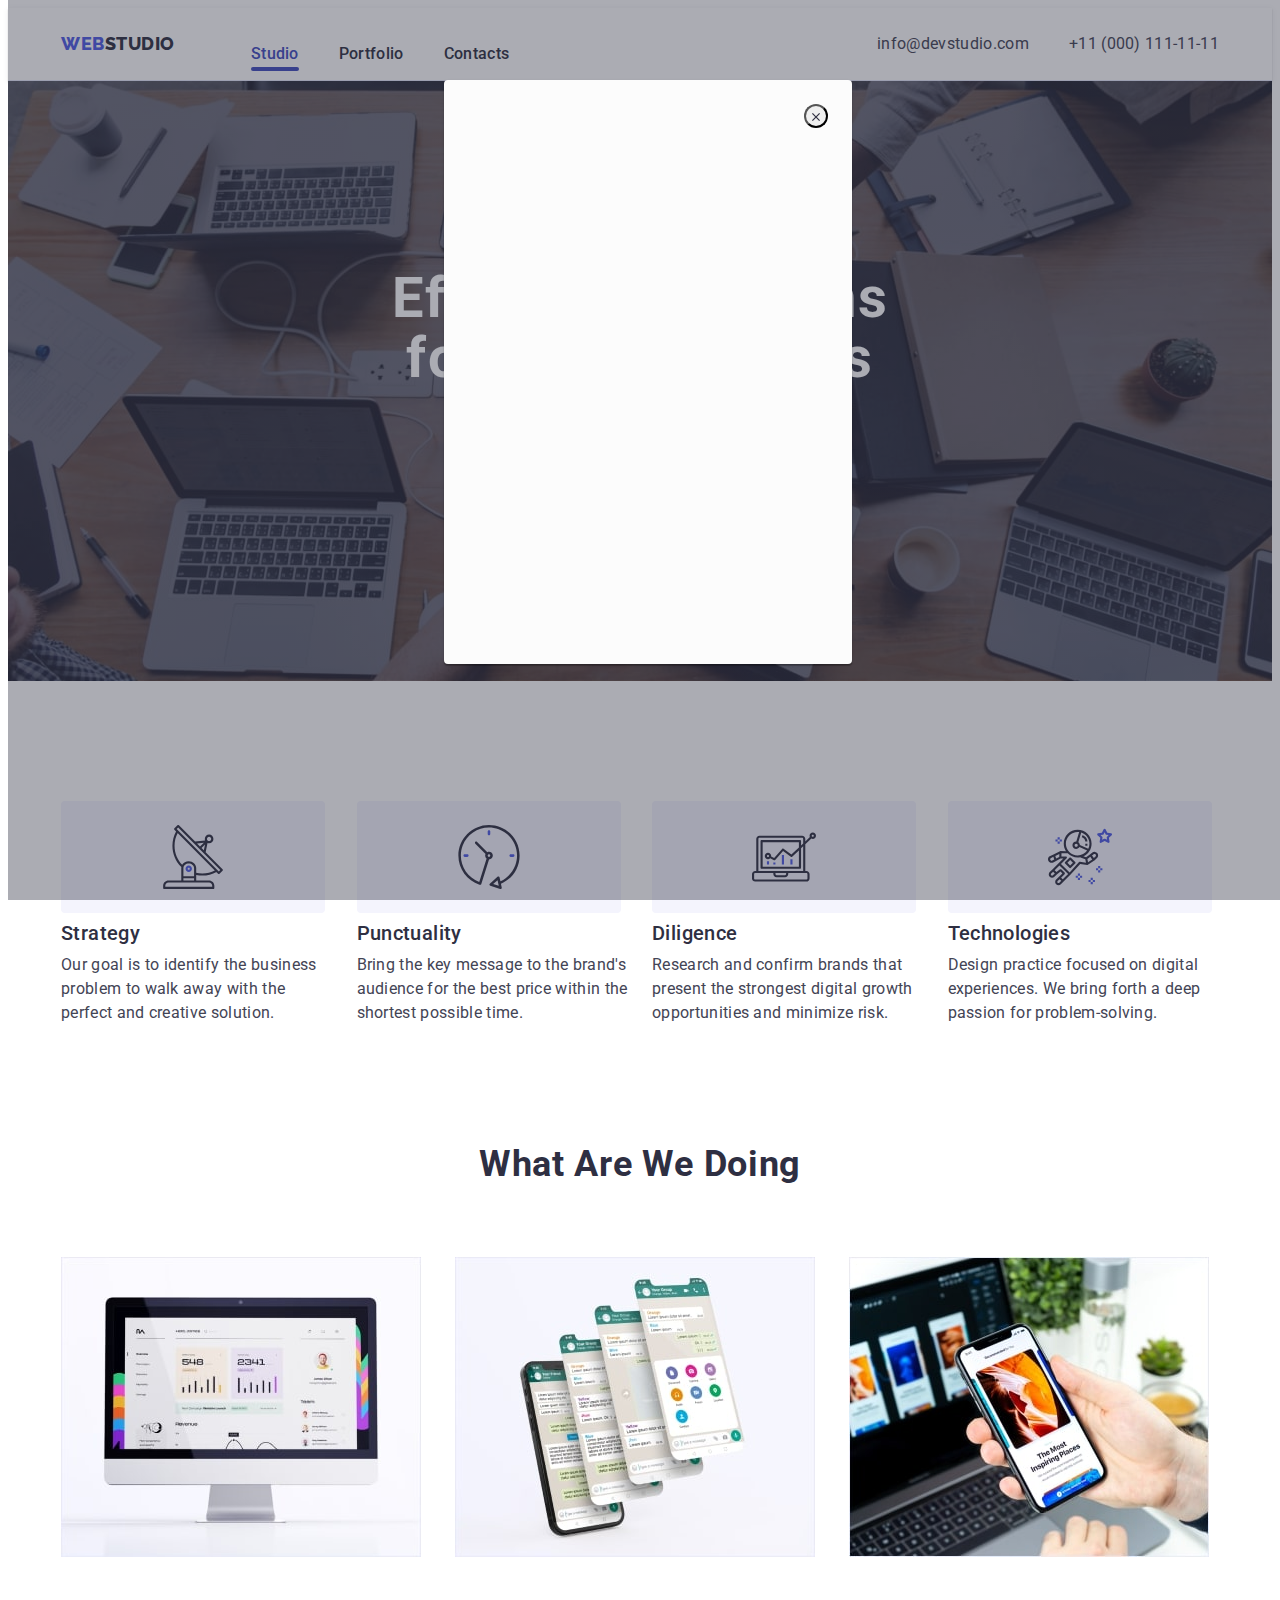
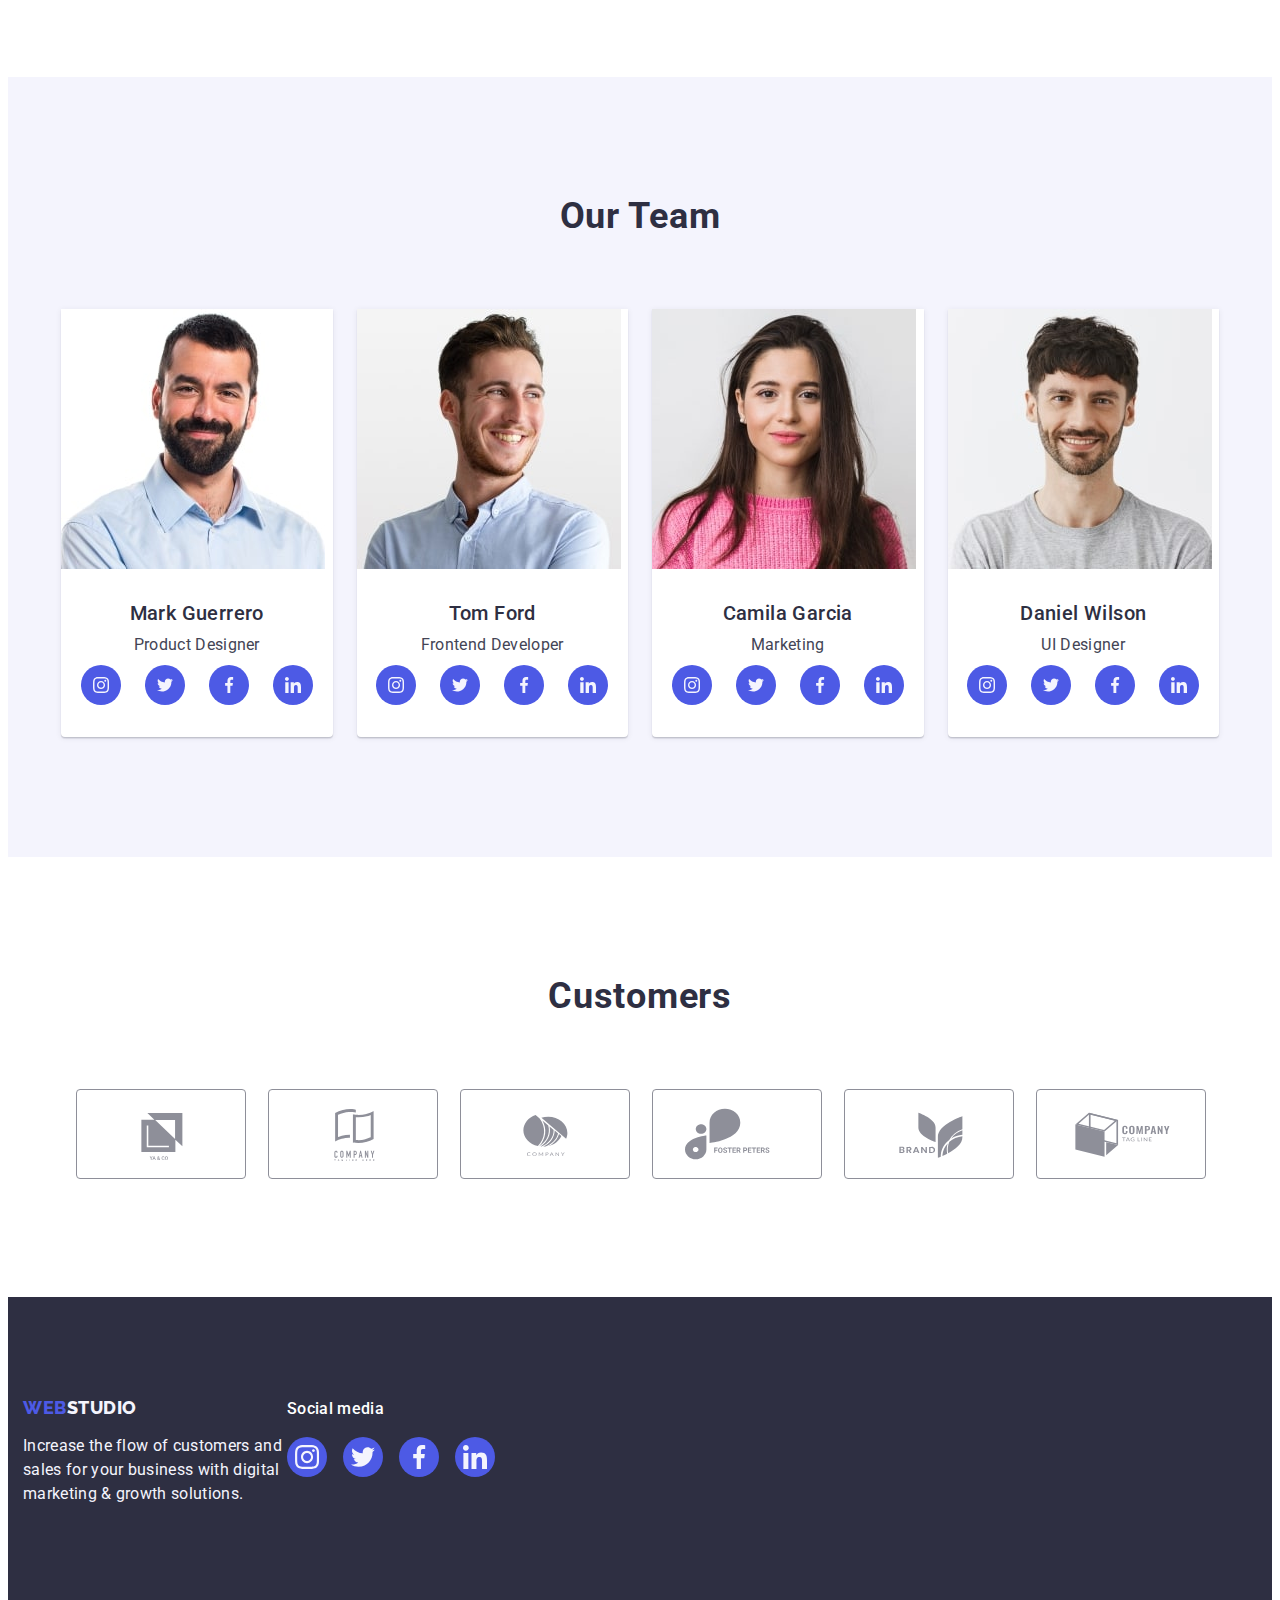
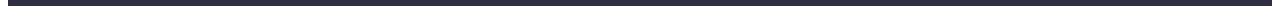
==== commit 030b50a3: "footer-1" ====
--- a/index.html
+++ b/index.html
@@ -394,52 +394,50 @@
     </main>
 
     <footer class="footer">
-      <div class="container">
-        <ul class="footer-list">
-          <li class="footer-item">
-            <a href="./index.html" class="logo-footer link">
-              Web<span class="logo-footer-highlight">Studio</span>
+      <div class="container footer-container">
+        <div class="footer-left-part">
+          <a href="./index.html" class="logo-footer link">
+            Web<span class="logo-footer-highlight">Studio</span>
+          </a>
+
+          <p class="footer-text">
+            Increase the flow of customers and sales for your business with
+            digital marketing & growth solutions.
+          </p>
+        </div>
+        <div class="footer-right-part">
+          <p class="footer-sm-text">Social media</p>
+          <ul class="footer-sm-list">
+            <a href="" class="footer-sm-link">
+              <li class="footer-sm-item">
+                <svg class="footer-sm-icon" width="24" height="24">
+                  <use href="./images/icons.svg#icon-instagram"></use>
+                </svg>
+              </li>
             </a>
-
-            <p class="footer-text">
-              Increase the flow of customers and sales for your business with
-              digital marketing & growth solutions.
-            </p>
-          </li>
-          <li class="footer-item">
-            <p class="footer-sm-text">Social media</p>
-            <ul class="footer-sm-list">
-              <a href="" class="footer-sm-link">
-                <li class="footer-sm-item">
-                  <svg class="footer-sm-icon" width="24" height="24">
-                    <use href="./images/icons.svg#icon-instagram"></use>
-                  </svg>
-                </li>
-              </a>
-              <a href="" class="footer-sm-link">
-                <li class="footer-sm-item">
-                  <svg class="footer-sm-icon" width="24" height="24">
-                    <use href="./images/icons.svg#icon-twitter"></use>
-                  </svg>
-                </li>
-              </a>
-              <a href="" class="footer-sm-link">
-                <li class="footer-sm-item">
-                  <svg class="footer-sm-icon" width="24" height="24">
-                    <use href="./images/icons.svg#icon-facebook"></use>
-                  </svg>
-                </li>
-              </a>
-              <a href="" class="footer-sm-link">
-                <li class="footer-sm-item">
-                  <svg class="footer-sm-icon" width="24" height="24">
-                    <use href="./images/icons.svg#icon-linkedin"></use>
-                  </svg>
-                </li>
-              </a>
-            </ul>
-          </li>
-        </ul>
+            <a href="" class="footer-sm-link">
+              <li class="footer-sm-item">
+                <svg class="footer-sm-icon" width="24" height="24">
+                  <use href="./images/icons.svg#icon-twitter"></use>
+                </svg>
+              </li>
+            </a>
+            <a href="" class="footer-sm-link">
+              <li class="footer-sm-item">
+                <svg class="footer-sm-icon" width="24" height="24">
+                  <use href="./images/icons.svg#icon-facebook"></use>
+                </svg>
+              </li>
+            </a>
+            <a href="" class="footer-sm-link">
+              <li class="footer-sm-item">
+                <svg class="footer-sm-icon" width="24" height="24">
+                  <use href="./images/icons.svg#icon-linkedin"></use>
+                </svg>
+              </li>
+            </a>
+          </ul>
+        </div>
       </div>
     </footer>
     <div class="backdrop" data-modal>
--- a/css/styles.css
+++ b/css/styles.css
@@ -519,6 +519,7 @@
   height: 88px;
 }
 .client-icon {
+  fill: currentColor;
   fill: #8e8f99;
   transition-property: fill;
   transition-duration: 250ms;
@@ -539,17 +540,21 @@
 }
 .client-icon-link:hover,
 .client-icon-link:focus {
-  border: 1px solid #404bbf;
+  border-color: #404bbf;
+  color: #404bbf;
 }
 
 .client-icon-link:hover .client-icon,
 .client-icon-link:focus .client-icon {
   fill: #404bbf;
-}
-
-.footer-list {
-  display: flex;
-  gap: 120px;
+  color: #404bbf;
+  border-color: #404bbf;
+}
+
+.footer-container {
+  display: flex;
+  align-items: baseline;
+  margin-right: 120px;
 }
 .footer-sm-list {
   display: flex;
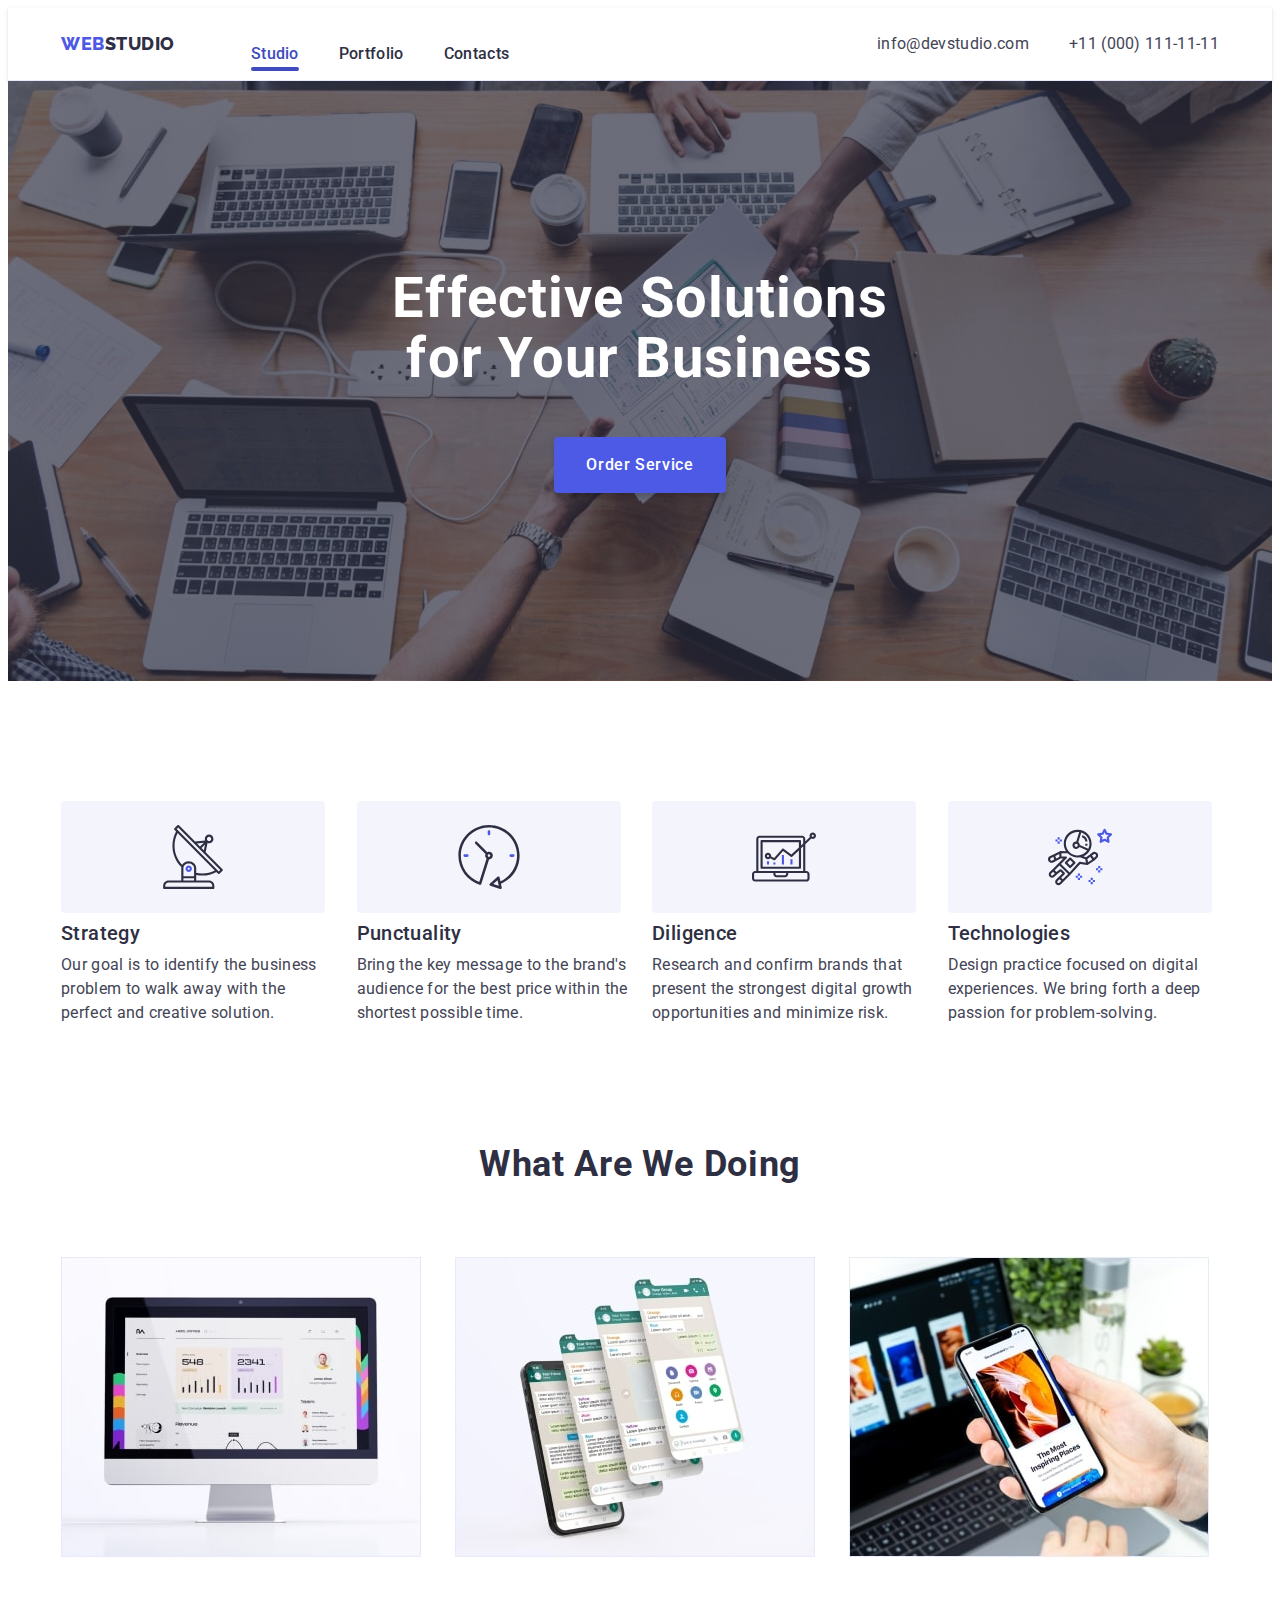
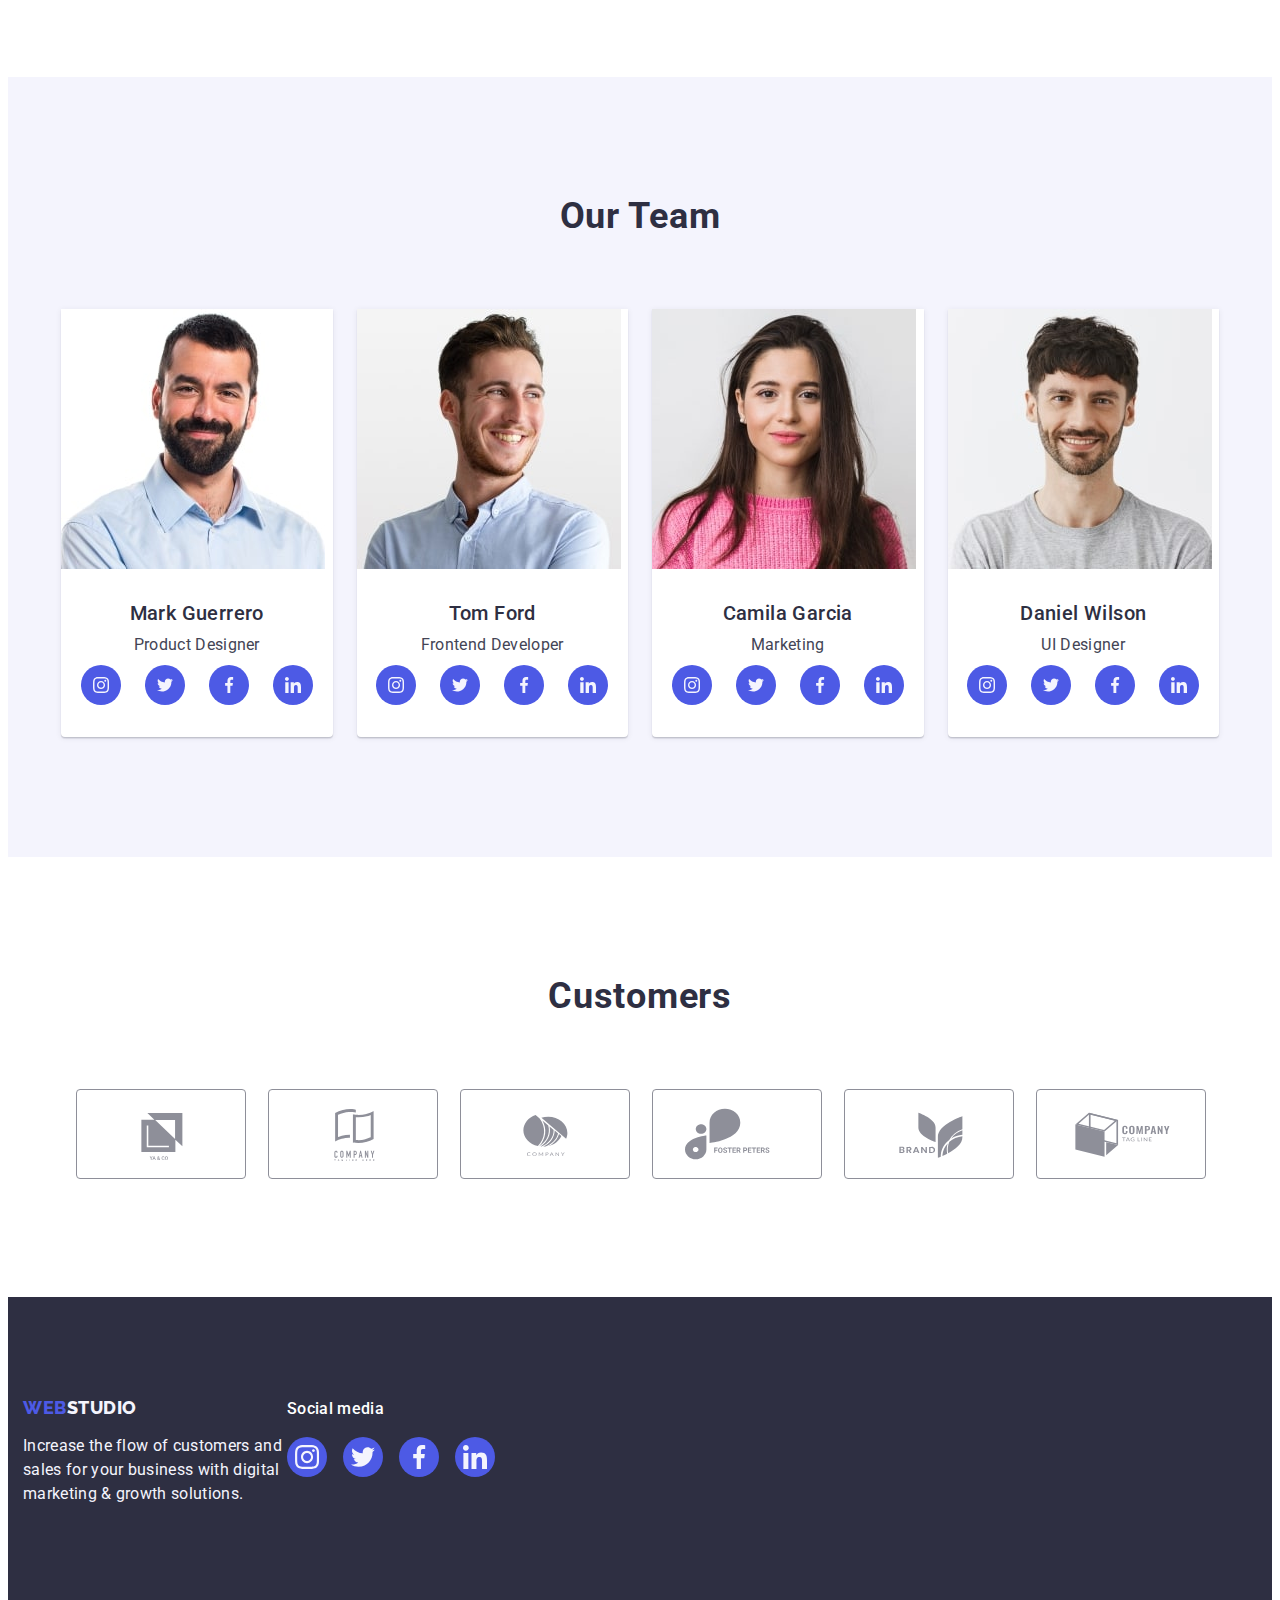
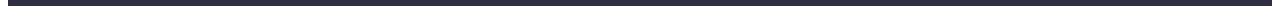
==== commit f006d7d5: "modal-1" ====
--- a/index.html
+++ b/index.html
@@ -408,39 +408,42 @@
         <div class="footer-right-part">
           <p class="footer-sm-text">Social media</p>
           <ul class="footer-sm-list">
-            <a href="" class="footer-sm-link">
-              <li class="footer-sm-item">
+            <li class="footer-sm-item">
+              <a href="" class="footer-sm-link">
                 <svg class="footer-sm-icon" width="24" height="24">
                   <use href="./images/icons.svg#icon-instagram"></use>
                 </svg>
-              </li>
-            </a>
-            <a href="" class="footer-sm-link">
-              <li class="footer-sm-item">
+              </a>
+            </li>
+
+            <li class="footer-sm-item">
+              <a href="" class="footer-sm-link">
                 <svg class="footer-sm-icon" width="24" height="24">
                   <use href="./images/icons.svg#icon-twitter"></use>
                 </svg>
-              </li>
-            </a>
-            <a href="" class="footer-sm-link">
-              <li class="footer-sm-item">
+              </a>
+            </li>
+
+            <li class="footer-sm-item">
+              <a href="" class="footer-sm-link">
                 <svg class="footer-sm-icon" width="24" height="24">
                   <use href="./images/icons.svg#icon-facebook"></use>
                 </svg>
-              </li>
-            </a>
-            <a href="" class="footer-sm-link">
-              <li class="footer-sm-item">
+              </a>
+            </li>
+
+            <li class="footer-sm-item">
+              <a href="" class="footer-sm-link">
                 <svg class="footer-sm-icon" width="24" height="24">
                   <use href="./images/icons.svg#icon-linkedin"></use>
                 </svg>
-              </li>
-            </a>
+              </a>
+            </li>
           </ul>
         </div>
       </div>
     </footer>
-    <div class="backdrop" data-modal>
+    <div class="backdrop is-hidden" data-modal>
       <div class="modal">
         <button type="button" data-modal-close class="modal-close-btn">
           <svg class="button-icon" width="8" height="8">
--- a/css/styles.css
+++ b/css/styles.css
@@ -215,15 +215,18 @@
   background: var(--cloud, #f4f4fd);
   border: 1px solid transparent;
   border: 1px solid #e7e9fc;
-  transition-property: color background border;
-  transition-duration: 250ms;
-  transition-timing-function: cubic-bezier(0.4, 0, 0.2, 1);
+  transition: color 250ms cubic-bezier(0.4, 0, 0.2, 1),
+    background-color 250ms cubic-bezier(0.4, 0, 0.2, 1),
+    border-color 250ms cubic-bezier(0.4, 0, 0.2, 1),
+    box-shadow 250ms cubic-bezier(0.4, 0, 0.2, 1);
 }
 .filter-button:hover,
 .filter-button:focus {
   color: var(--white, #fff);
   background: var(--ocean, #404bbf);
   border: 1px solid transparent;
+  box-shadow: 0px 2px 2px 0px rgba(0, 0, 0, 0.12),
+    0px 2px 1px 0px rgba(0, 0, 0, 0.08), 0px 3px 1px 0px rgba(0, 0, 0, 0.1);
 }
 
 .portfolio-item {
@@ -570,13 +573,17 @@
   margin-bottom: 16px;
 }
 .footer-sm-item {
+  width: 40px;
+  height: 40px;
+}
+.footer-sm-link {
+  width: 100%;
+  height: 100%;
+  background-color: #4d5ae5;
+  border-radius: 50%;
   display: flex;
   align-items: center;
   justify-content: center;
-  width: 40px;
-  height: 40px;
-  background-color: #4d5ae5;
-  border-radius: 50%;
 }
 .footer-sm-icon {
   display: block;
@@ -587,8 +594,8 @@
   transition-duration: 250ms;
   transition-timing-function: cubic-bezier(0.4, 0, 0.2, 1);
 }
-.footer-sm-link:hover .footer-sm-item,
-.footer-sm-link:focus .footer-sm-item {
+.footer-sm-link:hover,
+.footer-sm-link:focus {
   background-color: #31d0aa;
 }
 .current {
@@ -607,10 +614,26 @@
   border-radius: 2px;
   background: var(--ocean, #404bbf);
 }
+
+.portfolio-link {
+  display: block;
+  transition: box-shadow 250ms cubic-bezier(0.4, 0, 0.2, 1);
+}
+.portfolio-link:hover,
+.portfolio-link:focus {
+  box-shadow: 0px 1px 6px rgba(46, 47, 66, 0.08),
+    0px 1px 1px rgba(46, 47, 66, 0.16), 0px 2px 1px rgba(46, 47, 66, 0.08);
+  transition: box-shadow 250ms cubic-bezier(0.4, 0, 0.2, 1);
+}
+.portfolio-link:hover .portfolio-cover-text,
+.portfolio-link:focus .portfolio-cover-text {
+  transform: translateY(0%);
+}
 .portfolio-cover-wrap {
   position: relative;
   overflow: hidden;
 }
+/*
 .portfolio-cover {
   position: absolute;
   top: 0;
@@ -621,13 +644,20 @@
   transform: translateY(100%);
   transition-duration: 250ms;
   transition-timing-function: cubic-bezier(0.4, 0, 0.2, 1);
-}
+}*/
 .portfolio-cover-text {
   color: var(--cloud, #f4f4fd);
   font-family: Roboto;
   font-size: 16px;
   line-height: 1.5;
   letter-spacing: 0.02em;
+  position: absolute;
+  top: 0;
+  background: var(--iris, #4d5ae5);
+  height: 100%;
+  padding: 40px 32px;
+  transform: translateY(100%);
+  transition: transform 250ms cubic-bezier(0.4, 0, 0.2, 1);
 }
 .portfolio-item:hover .portfolio-cover {
   transform: translateY(0);
@@ -644,7 +674,8 @@
   height: 100%;
   background-color: rgba(46, 47, 66, 0.4);
   top: 0;
-  transition: opacity 300ms linear, visibility 300ms linear;
+  transition: opacity 250ms cubic-bezier(0.4, 0, 0.2, 1),
+    visibility 250ms cubic-bezier(0.4, 0, 0.2, 1);
 }
 .modal {
   position: absolute;
